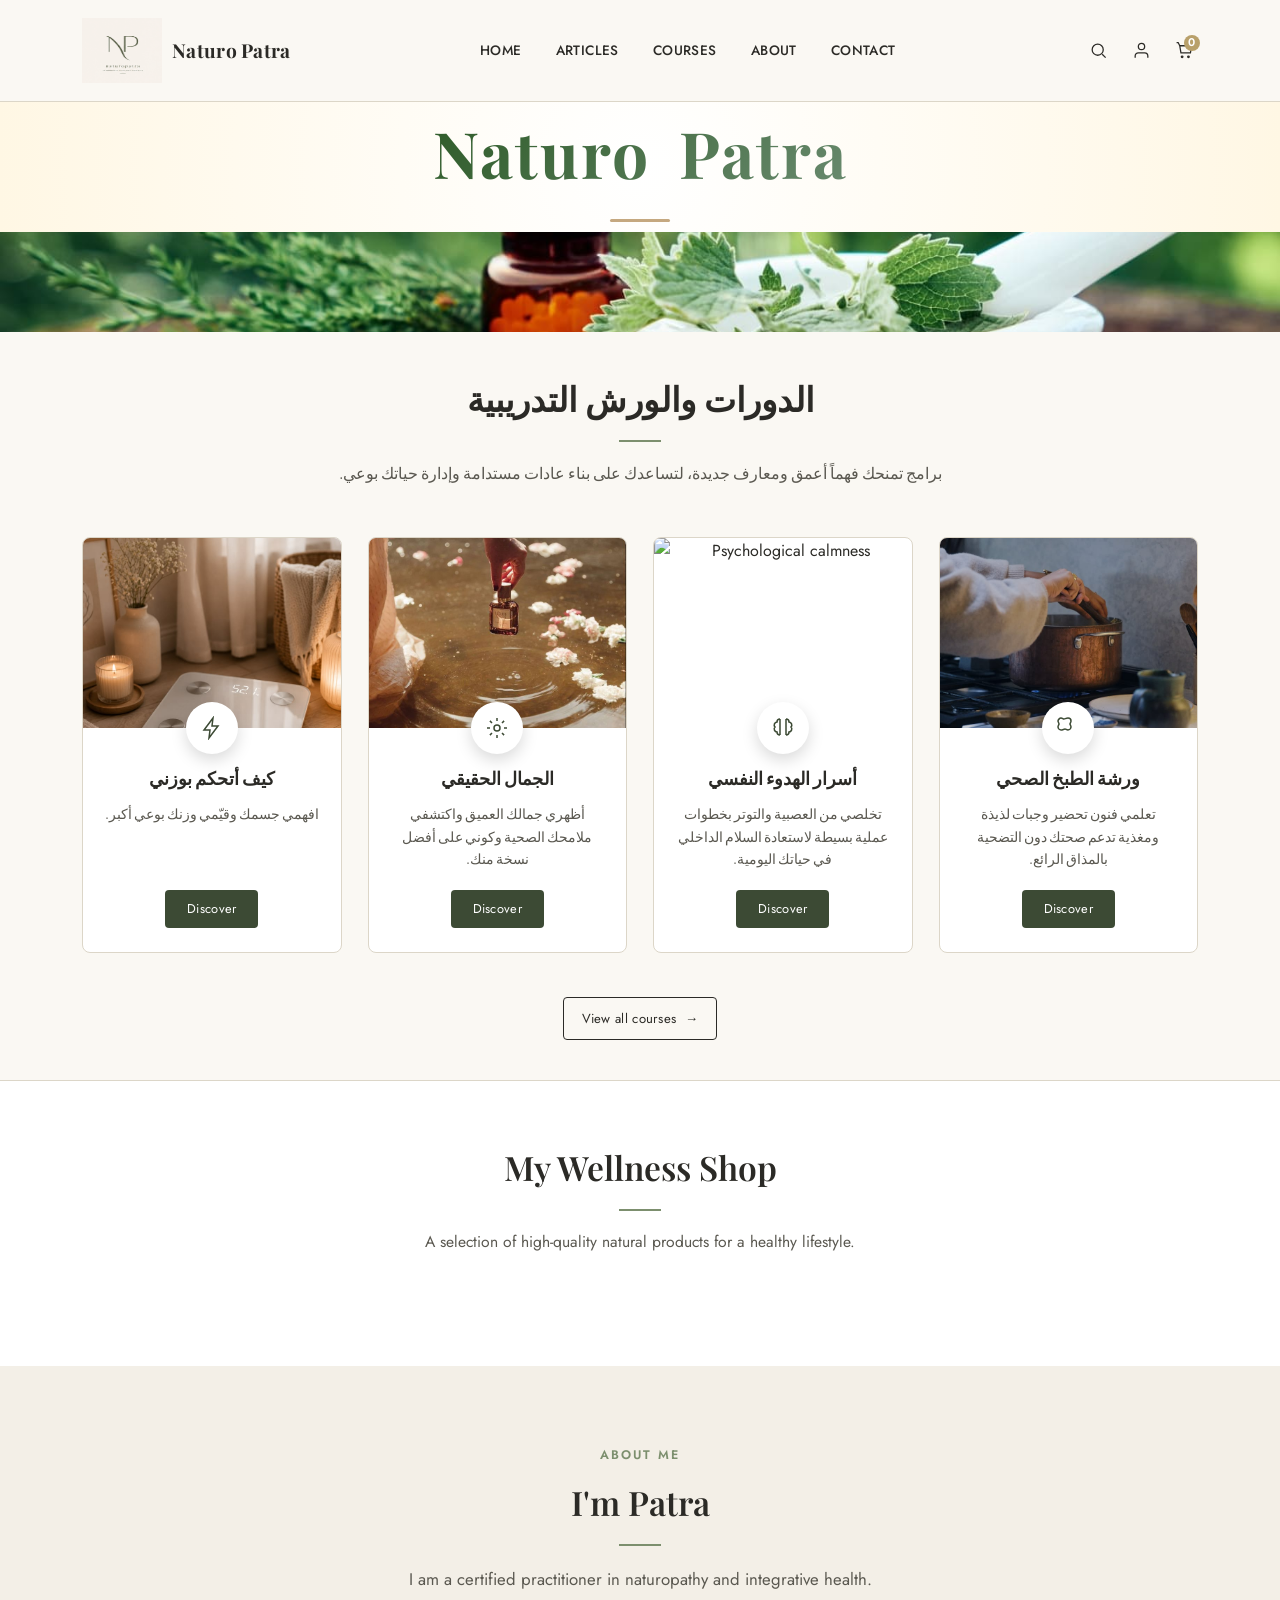
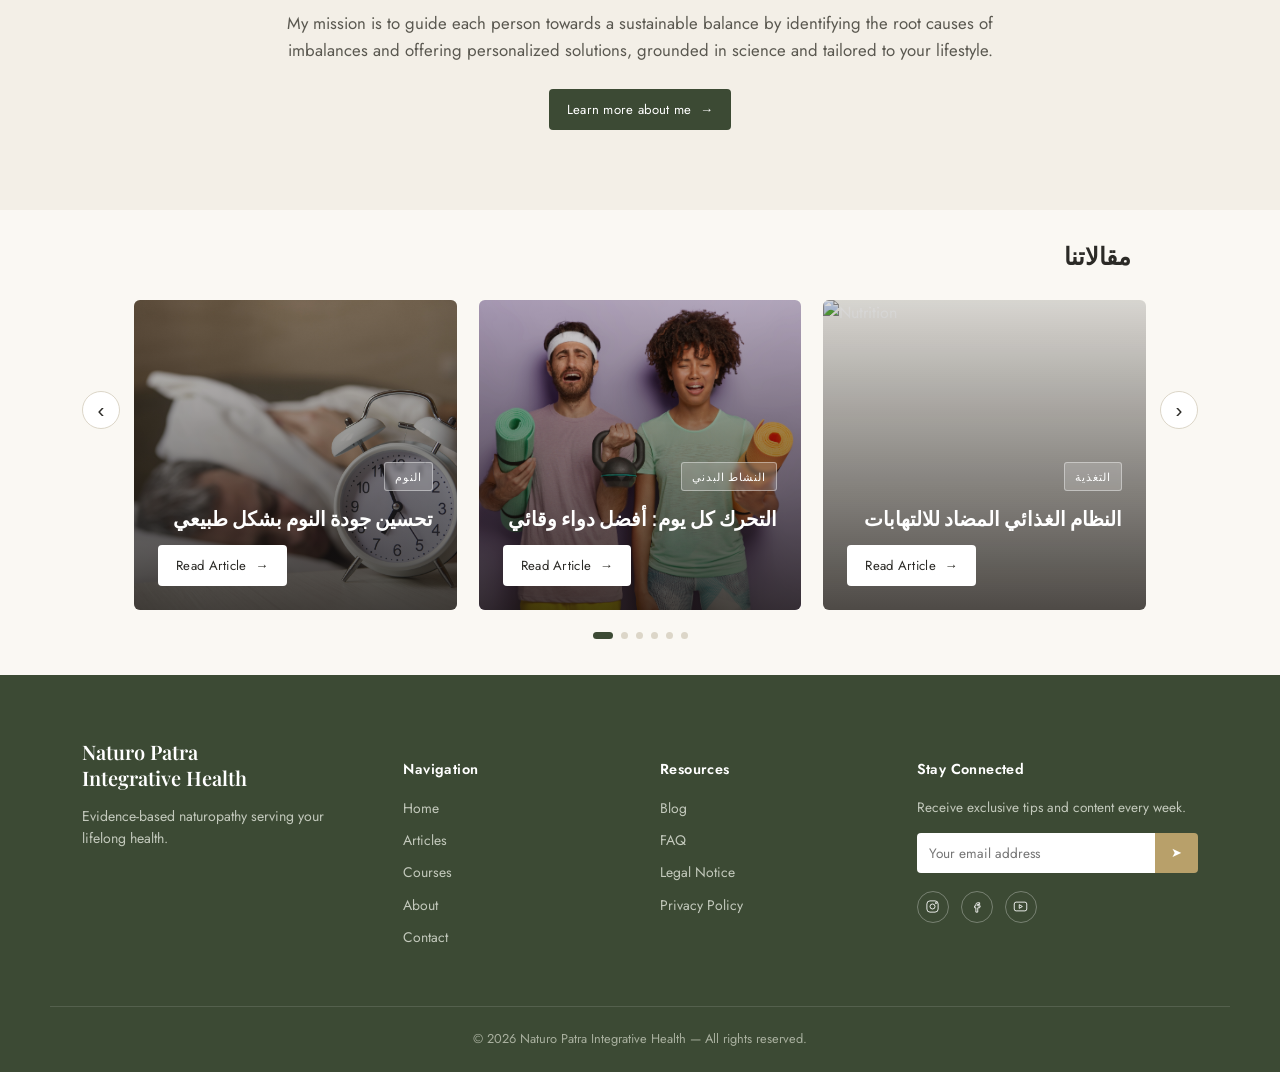
==== index.html @ e4039917 "Change greeting from 'Hello World' to 'Goodbye World'" ====
<!doctype html>
<html lang="en">
  <head>
    <meta charset="UTF-8" />
    <meta name="viewport" content="width=device-width, initial-scale=1.0" />
    <title>Naturo Patra Integrative Health</title>
    <link rel="preconnect" href="https://fonts.googleapis.com" />
    <link
      href="https://fonts.googleapis.com/css2?family=Playfair+Display:wght@500;600;700&family=Jost:wght@300;400;500;600&family=Plus+Jakarta+Sans:wght@300;400;600&display=swap"
      rel="stylesheet"
    />
    <style>
      :root {
        --cream: #faf8f3;
        --cream-2: #f3efe7;
        --ink: #2b2a26;
        --ink-soft: #5a5850;
        --green-deep: #3c4a34;
        --green-mid: #7c8f6e;
        --green-sage: #a9b99a;
        --gold: #b8a06a;
        --line: #dcd6c8;
        --white: #ffffff;
        --font-display: "Playfair Display", Georgia, serif;
        --font-body: "Jost", "Segoe UI", sans-serif;
        --font-arabic: "Plus Jakarta Sans", Tahoma, Arial, sans-serif;
      }

      * { box-sizing: border-box; }
      html { scroll-behavior: smooth; }
      body {
        margin: 0;
        font-family: var(--font-body);
        color: var(--ink);
        background: var(--cream);
        line-height: 1.6;
        direction: ltr;
      }
      .ar-text {
        direction: rtl;
        font-family: var(--font-arabic);
      }
      h1, h2, h3 {
        font-family: var(--font-display);
        color: var(--ink);
        margin: 0;
        font-weight: 600;
      }
      p {
        margin: 0 0 1em 0;
        color: var(--ink-soft);
        font-size: 0.98rem;
      }
      a { color: inherit; text-decoration: none; }
      .container {
        max-width: 1180px;
        margin: 0 auto;
        padding: 0 32px;
      }

      /* ---------- HEADER ---------- */
      .site-header {
        border-bottom: 1px solid var(--line);
        background: var(--cream);
        position: sticky;
        top: 0;
        z-index: 50;
      }
      .header-inner {
        display: flex;
        align-items: center;
        justify-content: space-between;
        padding-top: 18px;
        padding-bottom: 18px;
      }
      .logo-link { text-decoration: none; color: inherit; display: inline-block; }
      .logo {
        display: flex; align-items: center; gap: 10px; font-family: var(--font-display); font-size: 1.2rem; font-weight: 700; letter-spacing: 0.3px;
      }
      .logo-icon { width: 80px; height: 65px; color: var(--green-deep); }
      .main-nav { display: flex; gap: 34px; }
      .main-nav a {
        font-size: 0.85rem; letter-spacing: 0.4px; color: var(--ink); transition: color 0.2s; text-transform: uppercase; font-weight: 500;
      }
      .main-nav a:hover { color: var(--green-deep); }
      .header-icons { display: flex; gap: 16px; }
      .icon-btn {
        background: none; border: none; cursor: pointer; color: var(--ink); padding: 4px; position: relative; display: inline-flex; align-items: center; transition: color 0.2s;
      }
      .icon-btn svg { width: 19px; height: 19px; }
      .cart-badge {
        position: absolute; top: -2px; right: -2px; background: var(--gold); color: var(--white); font-size: 0.7rem; font-weight: 600; width: 16px; height: 16px; border-radius: 50%; display: flex; align-items: center; justify-content: center;
      }

      /* ---------- HERO ---------- */
      .divider { display: inline-block; width: 56px; height: 2px; background: var(--green-mid); }
      .divider.small { width: 42px; margin: 14px 0; }
      .divider.center { margin-left: auto; margin-right: auto; display: block; }

      /* ---------- CAROUSEL ---------- */
      .carousel-section { padding-bottom: 36px; }
      .carousel-wrap { display: flex; align-items: center; gap: 14px; }
      .carousel-arrow {
        flex: 0 0 auto; width: 38px; height: 38px; border-radius: 50%; border: 1px solid var(--line); background: var(--white); font-size: 1.3rem; cursor: pointer; display: flex; align-items: center; justify-content: center; color: var(--ink); transition: background 0.2s; user-select: none; z-index: 5;
      }
      .carousel-arrow:hover { background: var(--cream-2); }
      .carousel-container { flex: 1; overflow: hidden; }
      .carousel-track {
        display: flex; gap: 22px; transition: transform 0.8s cubic-bezier(0.25, 1, 0.35, 1); will-change: transform; backface-visibility: hidden;
      }
      .carousel-card {
        flex: 0 0 calc(33.333% - 14.67px); min-height: 310px; border-radius: 6px; padding: 24px; display: flex; flex-direction: column; justify-content: flex-end; gap: 14px; color: var(--white); overflow: hidden; position: relative;
      }
      .carousel-card::before {
        content: ""; position: absolute; inset: 0; background: linear-gradient(180deg, rgba(20, 16, 12, 0.15) 0%, rgba(20, 16, 12, 0.75) 100%); z-index: 2;
      }
      .carousel-card .card-img { position: absolute; inset: 0; width: 100%; height: 100%; object-fit: cover; z-index: 1; }
      .carousel-card > *:not(.card-img) { position: relative; z-index: 3; }
      .carousel-card h3 { color: var(--white); font-size: 1.25rem; line-height: 1.3; font-weight: 600; text-align: right; }
      .tag {
        align-self: flex-end; background: rgba(255, 255, 255, 0.18); backdrop-filter: blur(2px); border: 1px solid rgba(255, 255, 255, 0.4); font-size: 0.68rem; letter-spacing: 1px; padding: 5px 10px; border-radius: 3px; text-transform: uppercase;
      }
      .btn {
        display: inline-flex; align-items: center; width: fit-content; padding: 10px 18px; border-radius: 4px; font-size: 0.82rem; letter-spacing: 0.3px; transition: transform 0.15s, background 0.2s; border: none; cursor: pointer;
      }
      .btn-light { background: var(--white); color: var(--ink); }
      .btn-light:hover { transform: translateY(-2px); }
      .btn-dark { background: var(--green-deep); color: var(--white); }
      .btn-dark:hover { background: #2d3728; }
      .btn-dark.small { padding: 9px 22px; font-size: 0.8rem; margin: 0 auto; }
      .btn-outline { background: transparent; border: 1px solid var(--ink); color: var(--ink); }
      .dots { display: flex; justify-content: center; gap: 8px; margin-top: 22px; }
      .dot { width: 7px; height: 7px; border-radius: 50%; background: var(--line); cursor: pointer; transition: all 0.3s ease; }
      .dot.active { background: var(--green-deep); width: 20px; border-radius: 4px; }

      /* ---------- ABOUT ---------- */
      .about { background: var(--cream-2); padding: 80px 0; }
      .eyebrow { display: block; font-size: 0.78rem; letter-spacing: 2px; color: var(--green-mid); font-weight: 600; margin-bottom: 10px; }
      .about-text h2 { font-size: 2.1rem; margin-bottom: 2px; }
      .about-text p { margin-top: 18px; }

      /* ---------- COURSES ---------- */
      .protocols { padding: 40px 0; }
      .section-heading { text-align: center; max-width: 650px; margin: 0 auto 50px; }
      .section-heading h2 { font-size: 2.1rem; }
      .section-sub { margin-top: 18px; line-height: 1.7; }
      .protocol-grid { display: grid; grid-template-columns: repeat(4, 1fr); gap: 26px; }
      .protocol-card {
        background: var(--white); border: 1px solid var(--line); border-radius: 8px; overflow: hidden; padding-bottom: 24px; text-align: center; display: flex; flex-direction: column; transition: transform 0.2s, box-shadow 0.2s;
      }
      .protocol-card:hover { transform: translateY(-4px); box-shadow: 0 20px 30px -18px rgba(0, 0, 0, 0.2); }
      .protocol-photo { height: 190px; position: relative; display: flex; align-items: flex-end; justify-content: center; padding-bottom: 0; }
      .protocol-img { position: absolute; inset: 0; width: 100%; height: 100%; object-fit: cover; z-index: 1; }
      .protocol-icon {
        width: 52px; height: 52px; background: var(--white); border-radius: 50%; display: flex; align-items: center; justify-content: center; color: var(--green-deep); transform: translateY(50%); box-shadow: 0 6px 16px rgba(0, 0, 0, 0.15); position: relative; z-index: 2;
      }
      .protocol-icon svg { width: 24px; height: 24px; }
      .protocol-card h3 { font-size: 1.1rem; margin: 38px 16px 12px; line-height: 1.4; font-weight: 600; }
      .protocol-card p { font-size: 0.88rem; margin: 0 20px 20px; flex-grow: 1; }
      .see-all { text-align: center; margin-top: 44px; }

      /* ---------- PRODUCTS ---------- */
      .products-section { padding: 60px 0; background: var(--white); border-top: 1px solid var(--line); }
      .admin-box { background: var(--cream-2); border: 1px dashed var(--gold); border-radius: 8px; padding: 30px; margin-bottom: 40px; }
      .admin-box h2 { font-family: var(--font-display); font-size: 1.6rem; margin-bottom: 20px; color: var(--green-deep); }
      .admin-form { display: grid; grid-template-columns: repeat(auto-fit, minmax(200px, 1fr)) auto; gap: 16px; align-items: end; }
      .admin-form input { padding: 10px 14px; border: 1px solid var(--line); border-radius: 4px; font-family: var(--font-body); font-size: 0.9rem; background: var(--white); outline: none; }
      .admin-form button { background: var(--green-deep); color: var(--white); border: none; padding: 11px 24px; border-radius: 4px; cursor: pointer; font-family: var(--font-body); font-size: 0.9rem; transition: background 0.2s; }
      .admin-form button:hover { background: #2d3728; }
      .product-grid { display: grid; grid-template-columns: repeat(4, 1fr); gap: 26px; }
      .product-card { background: var(--cream); border: 1px solid var(--line); border-radius: 8px; padding: 24px; display: flex; flex-direction: column; justify-content: space-between; transition: transform 0.2s, box-shadow 0.2s; }
      .product-card:hover { transform: translateY(-4px); box-shadow: 0 15px 25px -10px rgba(0, 0, 0, 0.1); }
      .product-card h3 { font-size: 1.2rem; margin-bottom: 8px; font-family: var(--font-display); }
      .product-price { font-size: 1.2rem; font-weight: 600; color: var(--green-deep); margin-bottom: 14px; }
      .hidden { display: none !important; }

      /* ---------- FOOTER ---------- */
      .site-footer { background: var(--green-deep); color: #dfe3da; padding: 64px 0 0; }
      .footer-grid { display: grid; grid-template-columns: 1.3fr 1fr 1fr 1.3fr; gap: 40px; padding-bottom: 48px; border-bottom: 1px solid rgba(255, 255, 255, 0.12); }
      .footer-brand h3 { color: var(--white); font-size: 1.25rem; line-height: 1.3; margin-bottom: 14px; }
      .footer-brand p { color: #c3c9bc; font-size: 0.88rem; }
      .footer-col h4 { color: var(--white); font-family: var(--font-body); font-size: 0.9rem; letter-spacing: 0.4px; margin-bottom: 16px; font-weight: 600; }
      .footer-col a { display: block; font-size: 0.87rem; color: #c3c9bc; margin-bottom: 10px; transition: color 0.2s; }
      .footer-col a:hover { color: var(--white); }
      .newsletter p { color: #c3c9bc; font-size: 0.85rem; }
      .newsletter-form { display: flex; margin: 14px 0 18px; border-radius: 4px; overflow: hidden; }
      .newsletter-form input { flex: 1; padding: 10px 12px; border: none; font-family: var(--font-body); font-size: 0.85rem; }
      .newsletter-form button { background: var(--gold); border: none; color: var(--white); padding: 0 16px; cursor: pointer; }
      .social-icons { display: flex; gap: 12px; }
      .social-icons a { width: 32px; height: 32px; border: 1px solid rgba(255, 255, 255, 0.3); border-radius: 50%; display: flex; align-items: center; justify-content: center; }
      .social-icons svg { width: 15px; height: 15px; color: var(--white); }
      .footer-bottom { text-align: center; font-size: 0.8rem; color: #a9b09f; padding: 22px 0; }

      @media (max-width: 960px) {
        .main-nav { display: none; }
        .carousel-card { flex: 0 0 calc(50% - 11px); }
        .about-inner { grid-template-columns: 1fr; gap: 36px; }
        .protocol-grid, .product-grid, .footer-grid { grid-template-columns: repeat(2, 1fr); }
      }
      @media (max-width: 560px) {
        .protocol-grid, .product-grid, .admin-form, .footer-grid { grid-template-columns: 1fr; }
        .carousel-arrow { display: none; }
      }

      .naturopatra-section { display: flex; flex-direction: column; align-items: center; justify-content: center; text-align: center; padding: 0px 20px; background: radial-gradient(circle, #ffffff 0%, #fff7e4 100%); }
      .naturopatra-title {
        font-family: "Playfair Display", serif; font-size: 4rem; font-weight: 700; letter-spacing: 2px; background: linear-gradient(135deg, #2d5a27 0%, #6e8e74 100%); -webkit-background-clip: text; -webkit-text-fill-color: transparent; margin: 0; padding-bottom: 10px; word-spacing: 12px;
      }
      .naturopatra-title::after { content: ""; display: block; width: 60px; height: 3px; background-color: #c5a880; margin: 15px auto 0 auto; border-radius: 2px; }
      .banner { width: 100%; height: 100px; overflow: hidden; }
      .banner img { width: 100%; height: 100%; object-fit: cover; display: block; }
    </style>
  </head>
  <body>
    <!-- HEADER -->
    <header class="site-header">
      <div class="container header-inner">
        <a href="/" class="logo-link">
          <span class="logo">
            <img src="images/logo.png" alt="Naturo Patra Logo" class="logo-icon" />
            Naturo Patra
          </span>
        </a>
        <nav class="main-nav">
          <a href="index.html">Home</a>
          <a href="pages/articles.html">Articles</a>
          <a href="pages/courses.html">Courses</a>
          <a href="pages/about.html">About</a>
          <a href="pages/contact.html">Contact</a>
        </nav>
        <div class="header-icons">
          <button aria-label="Search" class="icon-btn">
            <svg viewBox="0 0 24 24" fill="none" stroke="currentColor" stroke-width="1.6"><circle cx="11" cy="11" r="7" /><line x1="21" y1="21" x2="16.65" y2="16.65" /></svg>
          </button>
          <a href="pages/account.html" aria-label="Account" class="icon-btn">
            <svg viewBox="0 0 24 24" fill="none" stroke="currentColor" stroke-width="1.6"><path d="M20 21v-2a4 4 0 00-4-4H8a4 4 0 00-4 4v2" /><circle cx="12" cy="7" r="4" /></svg>
          </a>
          <a href="pages/shop.html" aria-label="Cart" class="icon-btn">
            <svg viewBox="0 0 24 24" fill="none" stroke="currentColor" stroke-width="1.6"><path d="M6 6h15l-1.5 9h-12z" /><path d="M6 6L4 2H2" /><circle cx="9" cy="20" r="1" /><circle cx="17" cy="20" r="1" /></svg>
            <span class="cart-badge" id="cart-count">0</span>
          </a>
        </div>
      </div>
    </header>

    <section class="naturopatra-section">
      <h1 class="naturopatra-title">Naturo Patra</h1>
    </section>

    <section class="banner">
      <img src="images/barre.jpeg" alt="Banner" />
    </section>

    <!-- COURSES (ARABIC CONTENT) -->
    <section class="protocols">
      <div class="container">
        <div class="section-heading ar-text">
          <h2>الدورات والورش التدريبية</h2>
          <span class="divider small center"></span>
          <p class="section-sub">
            برامج تمنحك فهماً أعمق ومعارف جديدة، لتساعدك على بناء عادات مستدامة وإدارة حياتك بوعي.
          </p>
        </div>

        <div class="protocol-grid">
          <!-- COURSE 1: Weight Control -->
          <div class="protocol-card">
            <div class="protocol-photo">
              <img src="images/weight.jpg" alt="Weight Control Setup" class="protocol-img" />
              <span class="protocol-icon"><svg viewBox="0 0 24 24" fill="none" stroke="currentColor" stroke-width="1.5"><path d="M13 2L4 14h6l-1 8 9-12h-6l1-8z" /></svg></span>
            </div>
            <h3 class="ar-text">كيف أتحكم بوزني</h3>
            <p class="ar-text">افهمي جسمك وقيّمي وزنك بوعي أكبر.</p>
            <a href="pages/weight-course.html" class="btn btn-dark small">Discover</a>
          </div>

          <!-- COURSE 2: Beauty & Health -->
          <div class="protocol-card">
            <div class="protocol-photo">
              <img src="images/beauty.jpg" alt="Beauty and Health" class="protocol-img" />
              <span class="protocol-icon"><svg viewBox="0 0 24 24" fill="none" stroke="currentColor" stroke-width="1.5"><circle cx="12" cy="12" r="3" /><path d="M12 2v3M12 19v3M2 12h3M19 12h3M4.9 4.9l2.1 2.1M17 17l2.1 2.1M19.1 4.9L17 7M7 17l-2.1 2.1" /></svg></span>
            </div>
            <h3 class="ar-text">الجمال الحقيقي</h3>
            <p class="ar-text">أظهري جمالك العميق واكتشفي ملامحك الصحية وكوني على أفضل نسخة منك.</p>
            <a href="pages/beauty-course.html" class="btn btn-dark small">Discover</a>
          </div>

          <!-- COURSE 3: Psychological Calmness -->
          <div class="protocol-card">
            <div class="protocol-photo">
              <img src="https://images.unsplash.com/photo-1448375240586-882707db888b?w=600&q=80" alt="Psychological calmness" class="protocol-img" />
              <span class="protocol-icon"><svg viewBox="0 0 24 24" fill="none" stroke="currentColor" stroke-width="1.5"><path d="M9 3a3 3 0 00-3 3 3 3 0 00-2 5 3 3 0 002 5 3 3 0 003 3M15 3a3 3 0 013 3 3 3 0 012 5 3 3 0 01-2 5 3 3 0 01-3 3M9 3v16M15 3v16" /></svg></span>
            </div>
            <h3 class="ar-text">أسرار الهدوء النفسي</h3>
            <p class="ar-text">تخلصي من العصبية والتوتر بخطوات عملية بسيطة لاستعادة السلام الداخلي في حياتك اليومية.</p>
            <a href="pages/calmness-course.html" class="btn btn-dark small">Discover</a>
          </div>

          <!-- COURSE 4: Healthy Cooking -->
          <div class="protocol-card">
            <div class="protocol-photo">
              <img src="images/cooking.jpg" alt="Healthy cooking workshop" class="protocol-img" />
              <span class="protocol-icon"><svg viewBox="0 0 24 24" fill="none" stroke="currentColor" stroke-width="1.5"><path d="M12 2c2 0 3 1.5 3 3s-1 2-1 3 1 1.5 1 3-1.5 3-3 3-2-1-3-1-2.5 1-4 1-3-1.5-3-3 1-2 1-3-1-2-1-3 1.5-3 3-3 2 1 3 1 2-1 4-1z" /></svg></span>
            </div>
            <h3 class="ar-text">ورشة الطبخ الصحي</h3>
            <p class="ar-text">تعلمي فنون تحضير وجبات لذيذة ومغذية تدعم صحتك دون التضحية بالمذاق الرائع.</p>
            <a href="pages/cooking-workshop.html" class="btn btn-dark small">Discover</a>
          </div>
        </div>

        <div class="see-all">
          <a href="pages/courses.html" class="btn btn-outline">View all courses &nbsp;→</a>
        </div>
      </div>
    </section>

    <!-- SHOP & ADMIN -->
    <section class="products-section">
      <div class="container">
        <div id="admin-panel" class="admin-box hidden">
          <h2>🛠️ Admin Dashboard</h2>
          <form id="form-produit" class="admin-form">
            <div style="display: flex; flex-direction: column; gap: 4px">
              <label style="font-size: 0.8rem; font-weight: 500">Product Name :</label>
              <input type="text" id="p-nom" placeholder="Ex: Essential Oil" required />
            </div>
            <div style="display: flex; flex-direction: column; gap: 4px">
              <label style="font-size: 0.8rem; font-weight: 500">Description :</label>
              <input type="text" id="p-desc" placeholder="Ex: Organic and relaxing..." />
            </div>
            <div style="display: flex; flex-direction: column; gap: 4px">
              <label style="font-size: 0.8rem; font-weight: 500">Price (€) :</label>
              <input type="number" id="p-prix" placeholder="Ex: 14.90" step="0.01" required />
            </div>
            <button type="submit">Add Product</button>
          </form>
        </div>

        <div class="section-heading">
          <h2>My Wellness Shop</h2>
          <span class="divider small center"></span>
          <p class="section-sub">A selection of high-quality natural products for a healthy lifestyle.</p>
        </div>
        <div id="liste-produits" class="product-grid"></div>
      </div>
    </section>

    <!-- ABOUT ME -->
    <section class="about">
      <div class="container" style="max-width: 800px; text-align: center;">
        <div class="about-text">
          <span class="eyebrow">ABOUT ME</span>
          <h2>I'm Patra</h2>
          <span class="divider small center"></span>
          <p style="font-size: 1.05rem; margin-top: 20px;">I am a certified practitioner in naturopathy and integrative health.</p>
          <p style="font-size: 1.05rem;">My mission is to guide each person towards a sustainable balance by identifying the root causes of imbalances and offering personalized solutions, grounded in science and tailored to your lifestyle.</p>
          <div style="margin-top: 25px;">
            <a href="pages/about.html" class="btn btn-dark">Learn more about me &nbsp;→</a>
          </div>
        </div>
      </div>
    </section>
    
    <!-- CAROUSEL / ARTICLES -->
    <section class="carousel-section">
      <div class="container carousel-wrap">
        <button class="carousel-arrow prev" aria-label="Previous">&#8249;</button>
        <div class="carousel-container">
          <br /><h2 class="ar-text" style="text-align: right; padding-right: 15px;">مقالاتنا</h2><br />
          <div class="carousel-track">
            <article class="carousel-card">
              <img src="images/sommeil.jpg" alt="Quality Sleep" class="card-img" />
              <span class="tag ar-text">النوم</span>
              <h3 class="ar-text">تحسين جودة النوم بشكل طبيعي</h3>
              <a href="pages/articles.html" class="btn btn-light">Read Article &nbsp;→</a>
            </article>
            <article class="carousel-card">
              <img src="images/activite-physique.jpg" alt="Physical Activity" class="card-img" />
              <span class="tag ar-text">النشاط البدني</span>
              <h3 class="ar-text">التحرك كل يوم: أفضل دواء وقائي</h3>
              <a href="pages/articles.html" class="btn btn-light">Read Article &nbsp;→</a>
            </article>
            <article class="carousel-card">
              <img src="images/nutrition.jpg" alt="Nutrition" class="card-img" />
              <span class="tag ar-text">التغذية</span>
              <h3 class="ar-text">النظام الغذائي المضاد للالتهابات</h3>
              <a href="pages/articles.html" class="btn btn-light">Read Article &nbsp;→</a>
            </article>
            <article class="carousel-card">
              <img src="images/stress.jpg" alt="Stress Management" class="card-img" />
              <span class="tag ar-text">التوتر والصفاء</span>
              <h3 class="ar-text">تهدئة الجهاز العصبي يوميًا</h3>
              <a href="pages/articles.html" class="btn btn-light">Read Article &nbsp;→</a>
            </article>
            <article class="carousel-card">
              <img src="images/microbiote.jpg" alt="Microbiome" class="card-img" />
              <span class="tag ar-text">صحة الأمعاء</span>
              <h3 class="ar-text">الميكروبيوم: الركيزة الأساسية</h3>
              <a href="pages/articles.html" class="btn btn-light">Read Article &nbsp;→</a>
            </article>
            <article class="carousel-card">
              <img src="images/phytotherapie.jpg" alt="Phytotherapy" class="card-img" />
              <span class="tag ar-text">العلاج بالنباتات</span>
              <h3 class="ar-text">النباتات المتكيفة ضد التعب</h3>
              <a href="pages/articles.html" class="btn btn-light">Read Article &nbsp;→</a>
            </article>
          </div>
        </div>
        <button class="carousel-arrow next" aria-label="Next">&#8250;</button>
      </div>
      <div class="dots"><span class="dot active"></span><span class="dot"></span><span class="dot"></span><span class="dot"></span><span class="dot"></span><span class="dot"></span></div>
    </section>

    <!-- FOOTER -->
    <footer class="site-footer">
      <div class="container footer-grid">
        <div class="footer-brand">
          <h3>Naturo Patra<br />Integrative Health</h3>
          <p>Evidence-based naturopathy serving your lifelong health.</p>
        </div>
        <div class="footer-col">
          <h4>Navigation</h4>
          <a href="index.html">Home</a>
          <a href="pages/articles.html">Articles</a>
          <a href="pages/courses.html">Courses</a>
          <a href="pages/about.html">About</a>
          <a href="pages/contact.html">Contact</a>
        </div>
        <div class="footer-col">
          <h4>Resources</h4>
          <a href="#">Blog</a>
          <a href="#">FAQ</a>
          <a href="#">Legal Notice</a>
          <a href="#">Privacy Policy</a>
        </div>
        <div class="footer-col newsletter">
          <h4>Stay Connected</h4>
          <p>Receive exclusive tips and content every week.</p>
          <form class="newsletter-form">
            <input type="email" placeholder="Your email address" required />
            <button type="submit" aria-label="Subscribe">➤</button>
          </form>
          <div class="social-icons">
            <a href="#" aria-label="Instagram"><svg viewBox="0 0 24 24" fill="none" stroke="currentColor" stroke-width="1.4"><rect x="3" y="3" width="18" height="18" rx="5" /><circle cx="12" cy="12" r="4" /><circle cx="17.5" cy="6.5" r="1" /></svg></a>
            <a href="#" aria-label="Facebook"><svg viewBox="0 0 24 24" fill="none" stroke="currentColor" stroke-width="1.4"><path d="M14 9h3V6h-3a3 3 0 00-3 3v2H9v3h2v7h3v-7h3l1-3h-4v-2a1 1 0 011-1z" /></svg></a>
            <a href="#" aria-label="YouTube"><svg viewBox="0 0 24 24" fill="none" stroke="currentColor" stroke-width="1.4"><rect x="2" y="5" width="20" height="14" rx="3" /><path d="M10 9l5 3-5 3z" /></svg></a>
          </div>
        </div>
      </div>
      <div class="footer-bottom">© 2026 Naturo Patra Integrative Health — All rights reserved.</div>
    </footer>
  </body>
</html>
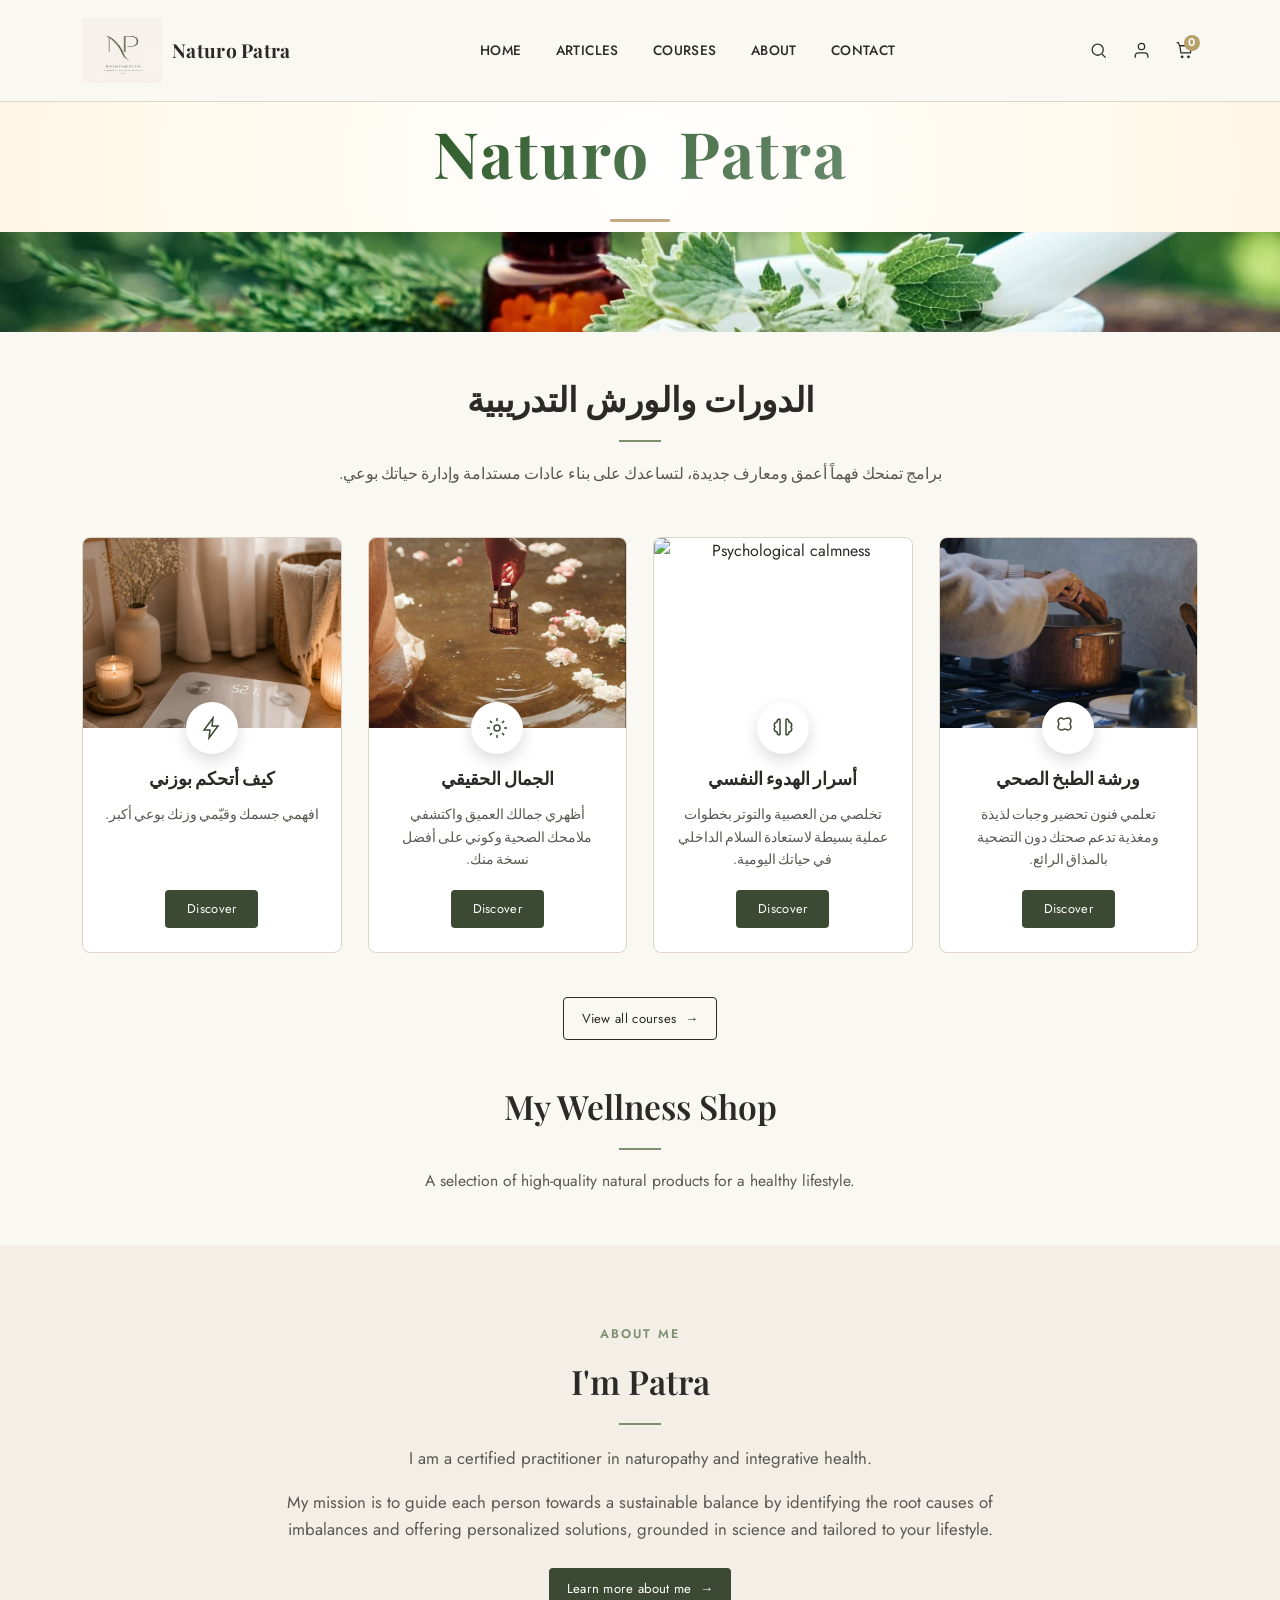
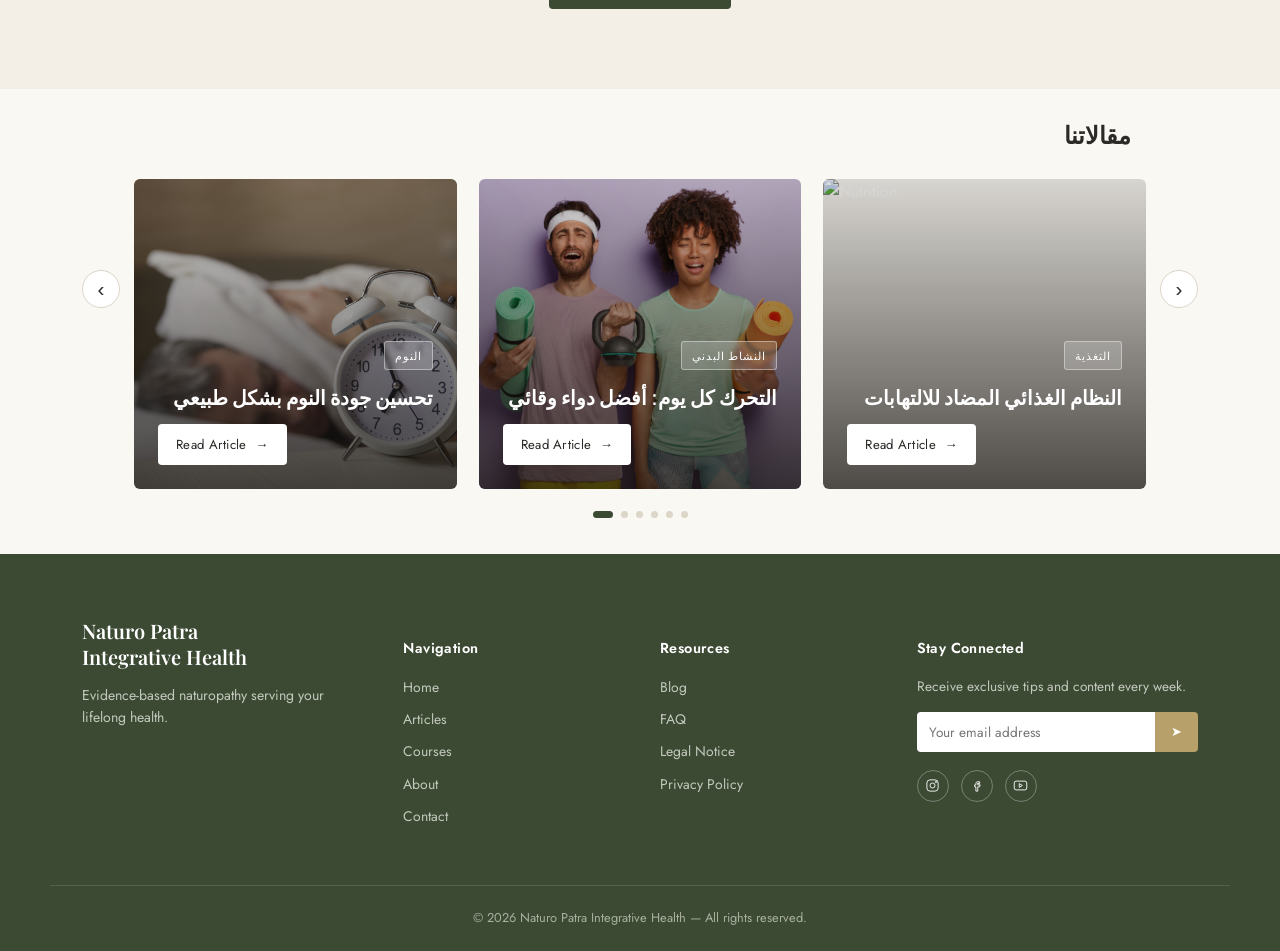
==== commit 768cc658: "Update print statement from 'Hello' to 'Goodbye'" ====
--- a/index.html
+++ b/index.html
@@ -314,27 +314,7 @@
       </div>
     </section>
 
-    <!-- SHOP & ADMIN -->
-    <section class="products-section">
-      <div class="container">
-        <div id="admin-panel" class="admin-box hidden">
-          <h2>🛠️ Admin Dashboard</h2>
-          <form id="form-produit" class="admin-form">
-            <div style="display: flex; flex-direction: column; gap: 4px">
-              <label style="font-size: 0.8rem; font-weight: 500">Product Name :</label>
-              <input type="text" id="p-nom" placeholder="Ex: Essential Oil" required />
-            </div>
-            <div style="display: flex; flex-direction: column; gap: 4px">
-              <label style="font-size: 0.8rem; font-weight: 500">Description :</label>
-              <input type="text" id="p-desc" placeholder="Ex: Organic and relaxing..." />
-            </div>
-            <div style="display: flex; flex-direction: column; gap: 4px">
-              <label style="font-size: 0.8rem; font-weight: 500">Price (€) :</label>
-              <input type="number" id="p-prix" placeholder="Ex: 14.90" step="0.01" required />
-            </div>
-            <button type="submit">Add Product</button>
-          </form>
-        </div>
+    
 
         <div class="section-heading">
           <h2>My Wellness Shop</h2>
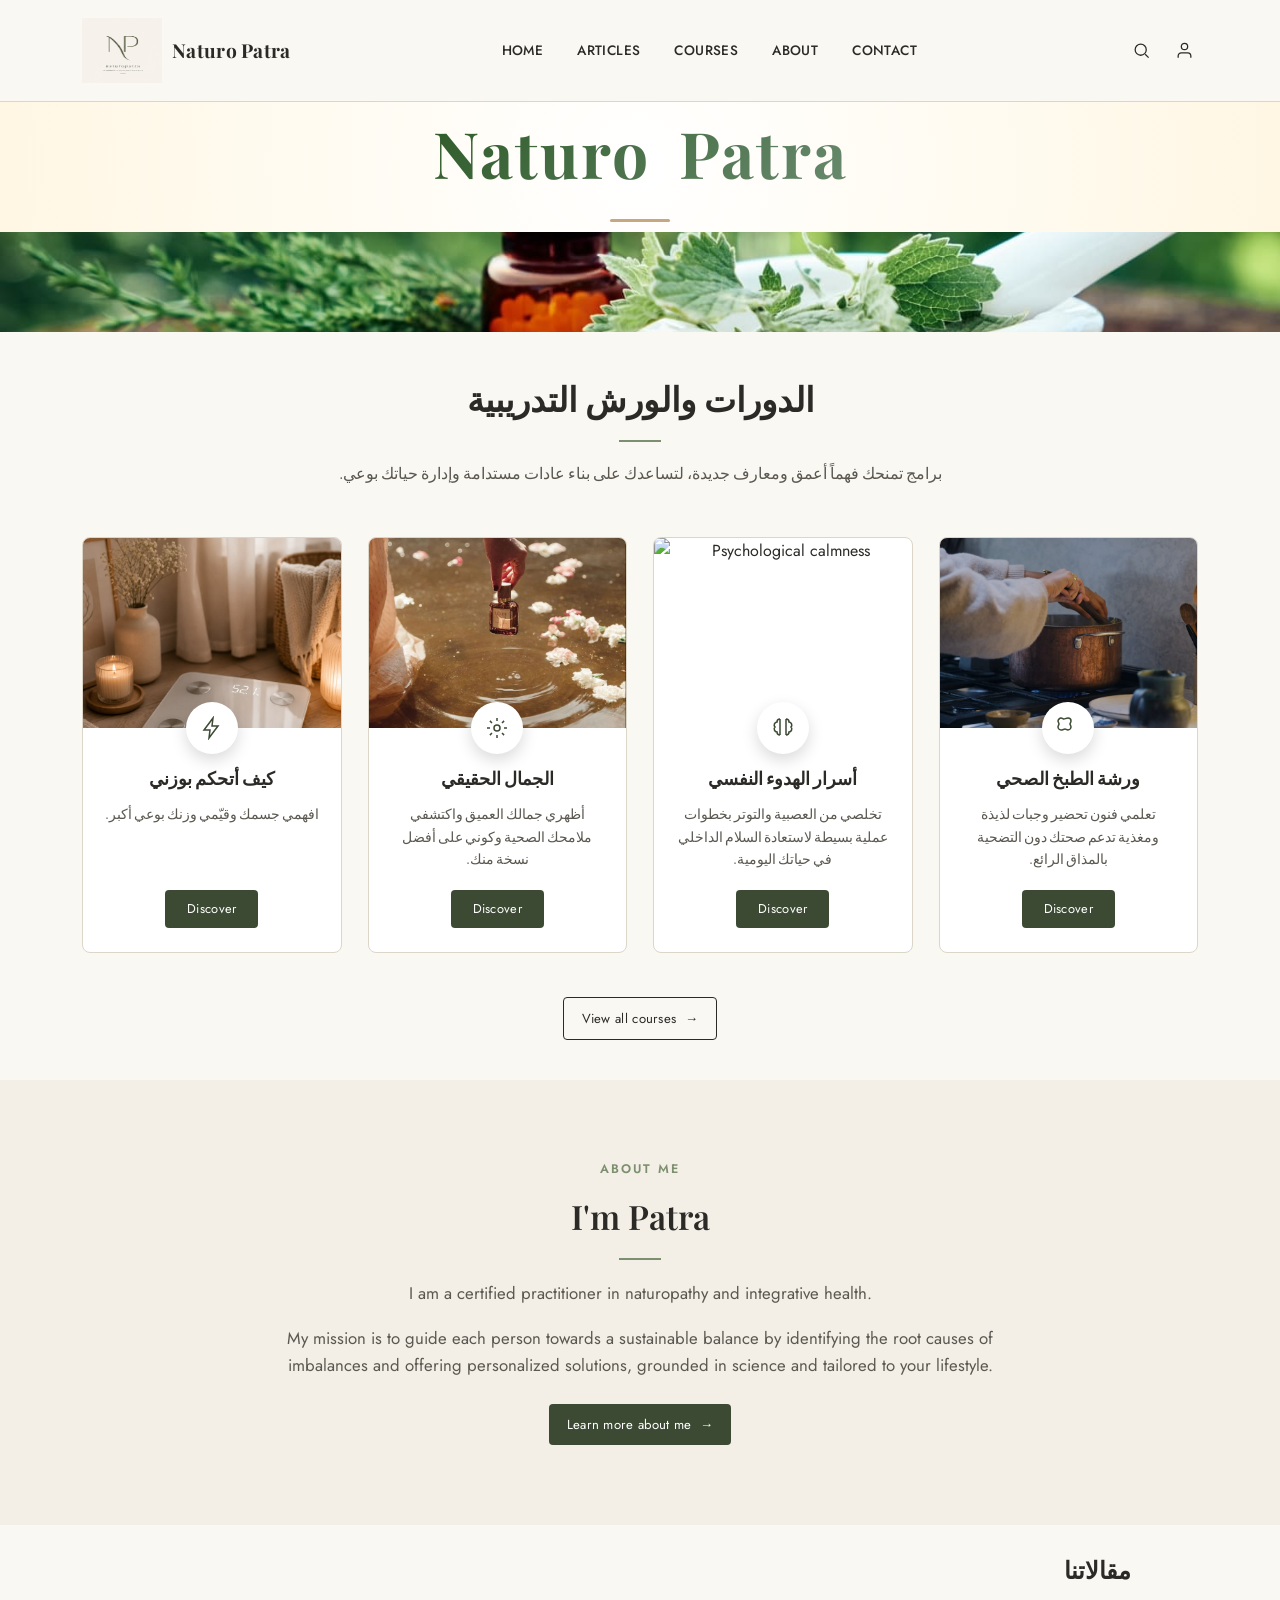
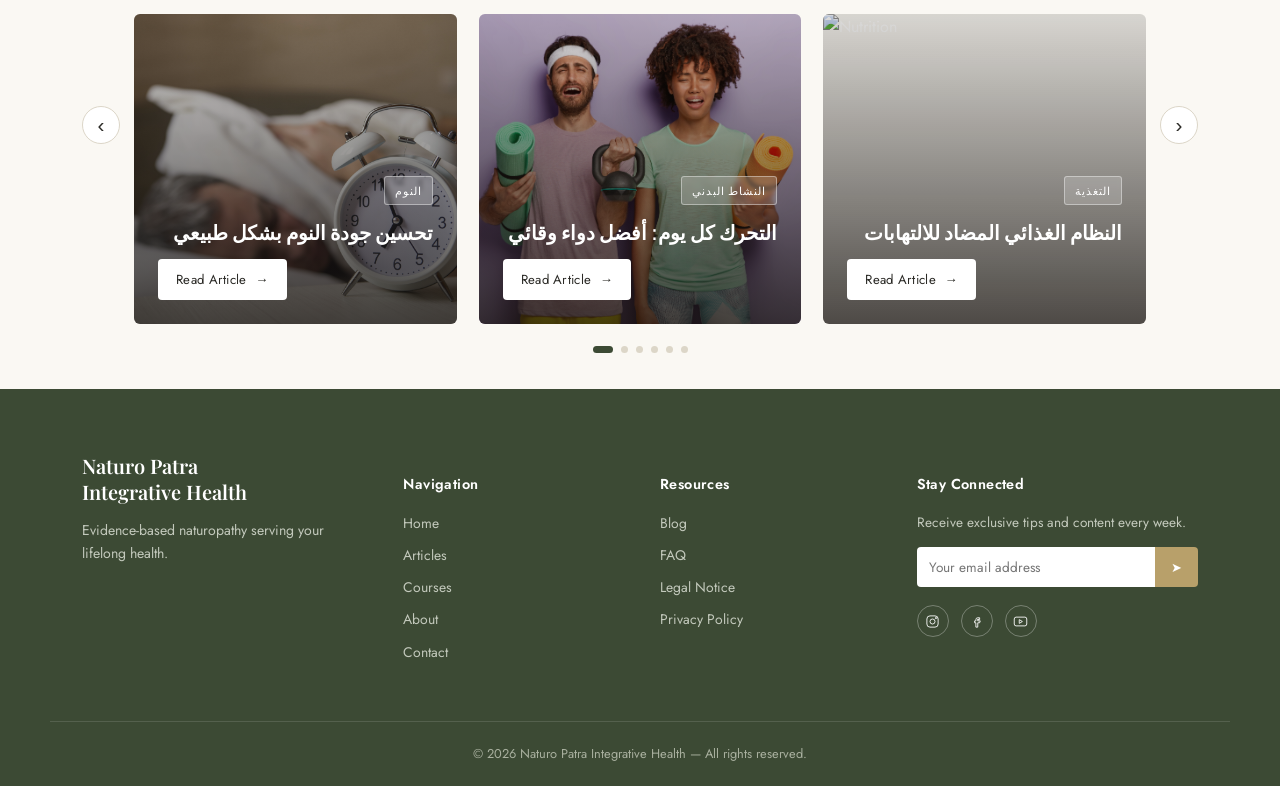
==== commit d7b638a7: "Update print statement from 'Hello' to 'Goodbye'" ====
--- a/index.html
+++ b/index.html
@@ -88,9 +88,6 @@
         background: none; border: none; cursor: pointer; color: var(--ink); padding: 4px; position: relative; display: inline-flex; align-items: center; transition: color 0.2s;
       }
       .icon-btn svg { width: 19px; height: 19px; }
-      .cart-badge {
-        position: absolute; top: -2px; right: -2px; background: var(--gold); color: var(--white); font-size: 0.7rem; font-weight: 600; width: 16px; height: 16px; border-radius: 50%; display: flex; align-items: center; justify-content: center;
-      }
 
       /* ---------- HERO ---------- */
       .divider { display: inline-block; width: 56px; height: 2px; background: var(--green-mid); }
@@ -158,21 +155,6 @@
       .protocol-card h3 { font-size: 1.1rem; margin: 38px 16px 12px; line-height: 1.4; font-weight: 600; }
       .protocol-card p { font-size: 0.88rem; margin: 0 20px 20px; flex-grow: 1; }
       .see-all { text-align: center; margin-top: 44px; }
-
-      /* ---------- PRODUCTS ---------- */
-      .products-section { padding: 60px 0; background: var(--white); border-top: 1px solid var(--line); }
-      .admin-box { background: var(--cream-2); border: 1px dashed var(--gold); border-radius: 8px; padding: 30px; margin-bottom: 40px; }
-      .admin-box h2 { font-family: var(--font-display); font-size: 1.6rem; margin-bottom: 20px; color: var(--green-deep); }
-      .admin-form { display: grid; grid-template-columns: repeat(auto-fit, minmax(200px, 1fr)) auto; gap: 16px; align-items: end; }
-      .admin-form input { padding: 10px 14px; border: 1px solid var(--line); border-radius: 4px; font-family: var(--font-body); font-size: 0.9rem; background: var(--white); outline: none; }
-      .admin-form button { background: var(--green-deep); color: var(--white); border: none; padding: 11px 24px; border-radius: 4px; cursor: pointer; font-family: var(--font-body); font-size: 0.9rem; transition: background 0.2s; }
-      .admin-form button:hover { background: #2d3728; }
-      .product-grid { display: grid; grid-template-columns: repeat(4, 1fr); gap: 26px; }
-      .product-card { background: var(--cream); border: 1px solid var(--line); border-radius: 8px; padding: 24px; display: flex; flex-direction: column; justify-content: space-between; transition: transform 0.2s, box-shadow 0.2s; }
-      .product-card:hover { transform: translateY(-4px); box-shadow: 0 15px 25px -10px rgba(0, 0, 0, 0.1); }
-      .product-card h3 { font-size: 1.2rem; margin-bottom: 8px; font-family: var(--font-display); }
-      .product-price { font-size: 1.2rem; font-weight: 600; color: var(--green-deep); margin-bottom: 14px; }
-      .hidden { display: none !important; }
 
       /* ---------- FOOTER ---------- */
       .site-footer { background: var(--green-deep); color: #dfe3da; padding: 64px 0 0; }
@@ -195,10 +177,10 @@
         .main-nav { display: none; }
         .carousel-card { flex: 0 0 calc(50% - 11px); }
         .about-inner { grid-template-columns: 1fr; gap: 36px; }
-        .protocol-grid, .product-grid, .footer-grid { grid-template-columns: repeat(2, 1fr); }
+        .protocol-grid, .footer-grid { grid-template-columns: repeat(2, 1fr); }
       }
       @media (max-width: 560px) {
-        .protocol-grid, .product-grid, .admin-form, .footer-grid { grid-template-columns: 1fr; }
+        .protocol-grid, .footer-grid { grid-template-columns: 1fr; }
         .carousel-arrow { display: none; }
       }
 
@@ -235,10 +217,6 @@
           <a href="pages/account.html" aria-label="Account" class="icon-btn">
             <svg viewBox="0 0 24 24" fill="none" stroke="currentColor" stroke-width="1.6"><path d="M20 21v-2a4 4 0 00-4-4H8a4 4 0 00-4 4v2" /><circle cx="12" cy="7" r="4" /></svg>
           </a>
-          <a href="pages/shop.html" aria-label="Cart" class="icon-btn">
-            <svg viewBox="0 0 24 24" fill="none" stroke="currentColor" stroke-width="1.6"><path d="M6 6h15l-1.5 9h-12z" /><path d="M6 6L4 2H2" /><circle cx="9" cy="20" r="1" /><circle cx="17" cy="20" r="1" /></svg>
-            <span class="cart-badge" id="cart-count">0</span>
-          </a>
         </div>
       </div>
     </header>
@@ -311,17 +289,6 @@
         <div class="see-all">
           <a href="pages/courses.html" class="btn btn-outline">View all courses &nbsp;→</a>
         </div>
-      </div>
-    </section>
-
-    
-
-        <div class="section-heading">
-          <h2>My Wellness Shop</h2>
-          <span class="divider small center"></span>
-          <p class="section-sub">A selection of high-quality natural products for a healthy lifestyle.</p>
-        </div>
-        <div id="liste-produits" class="product-grid"></div>
       </div>
     </section>
 
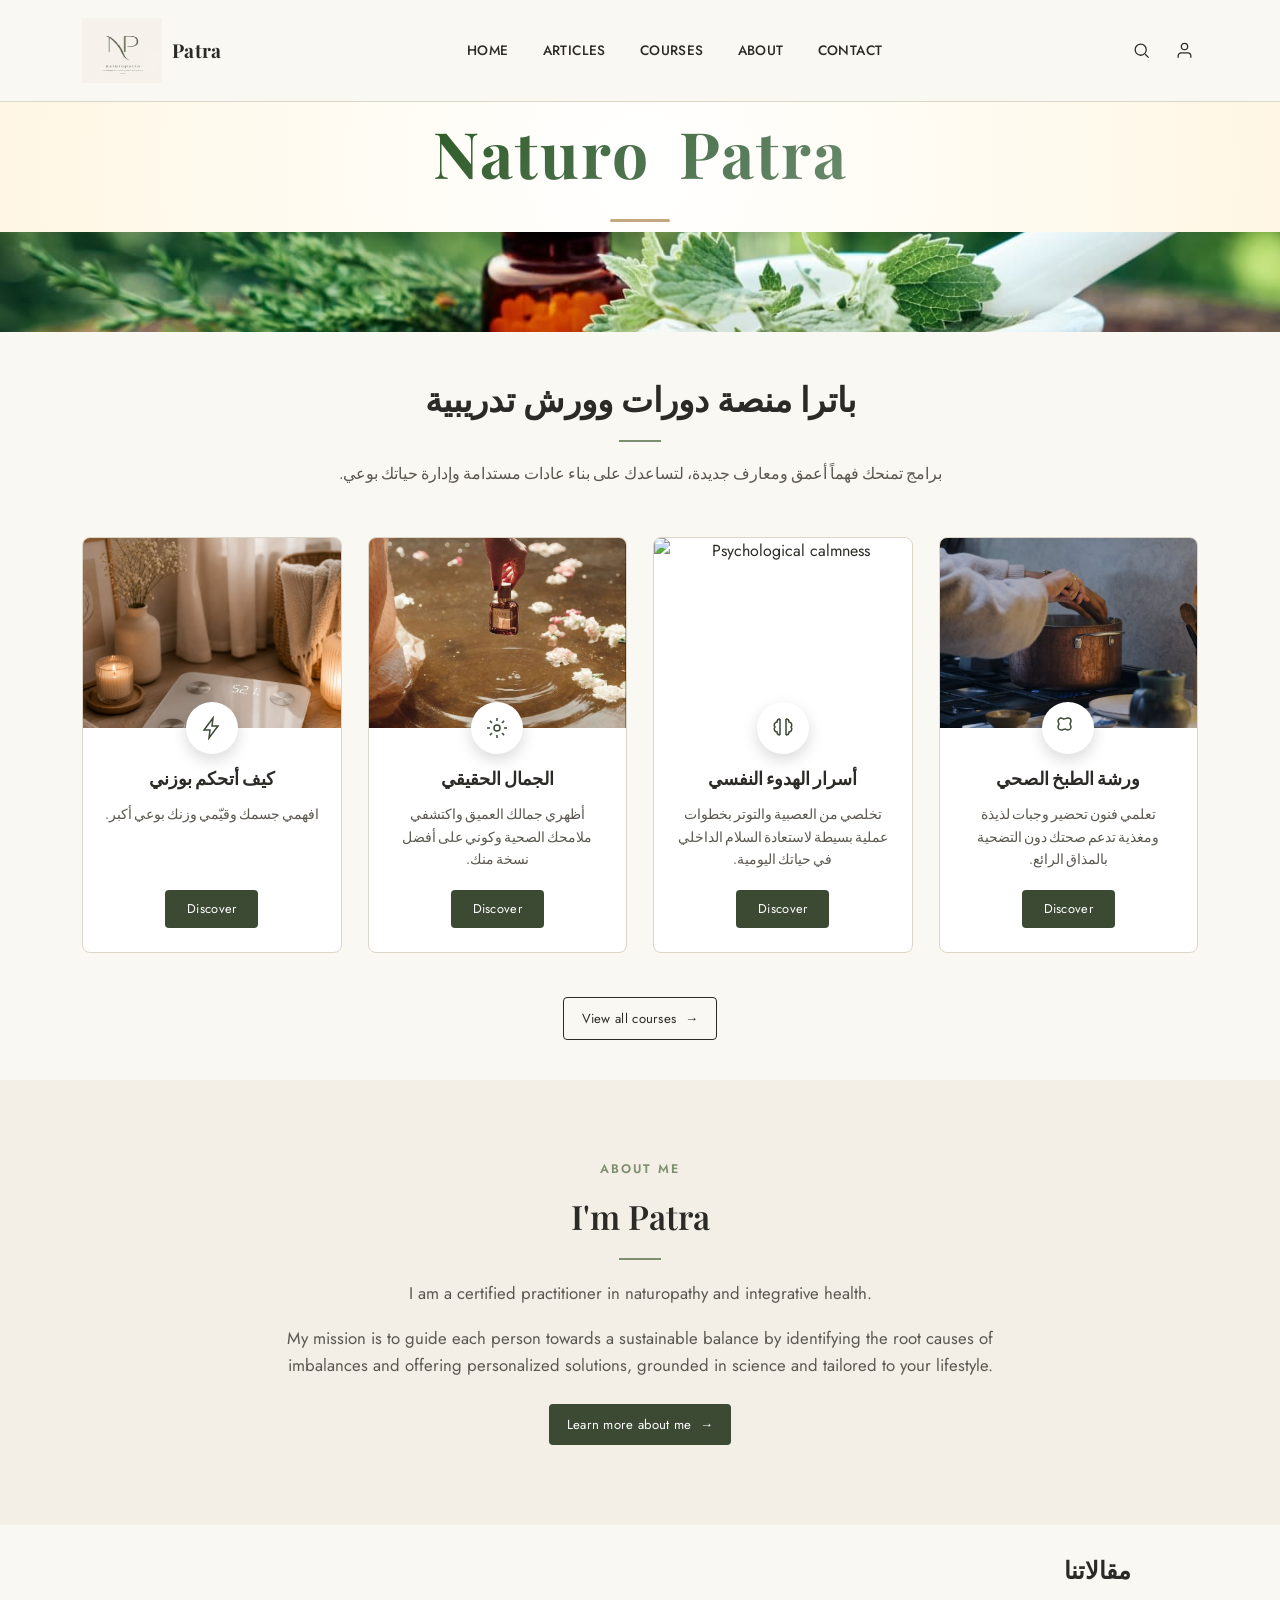
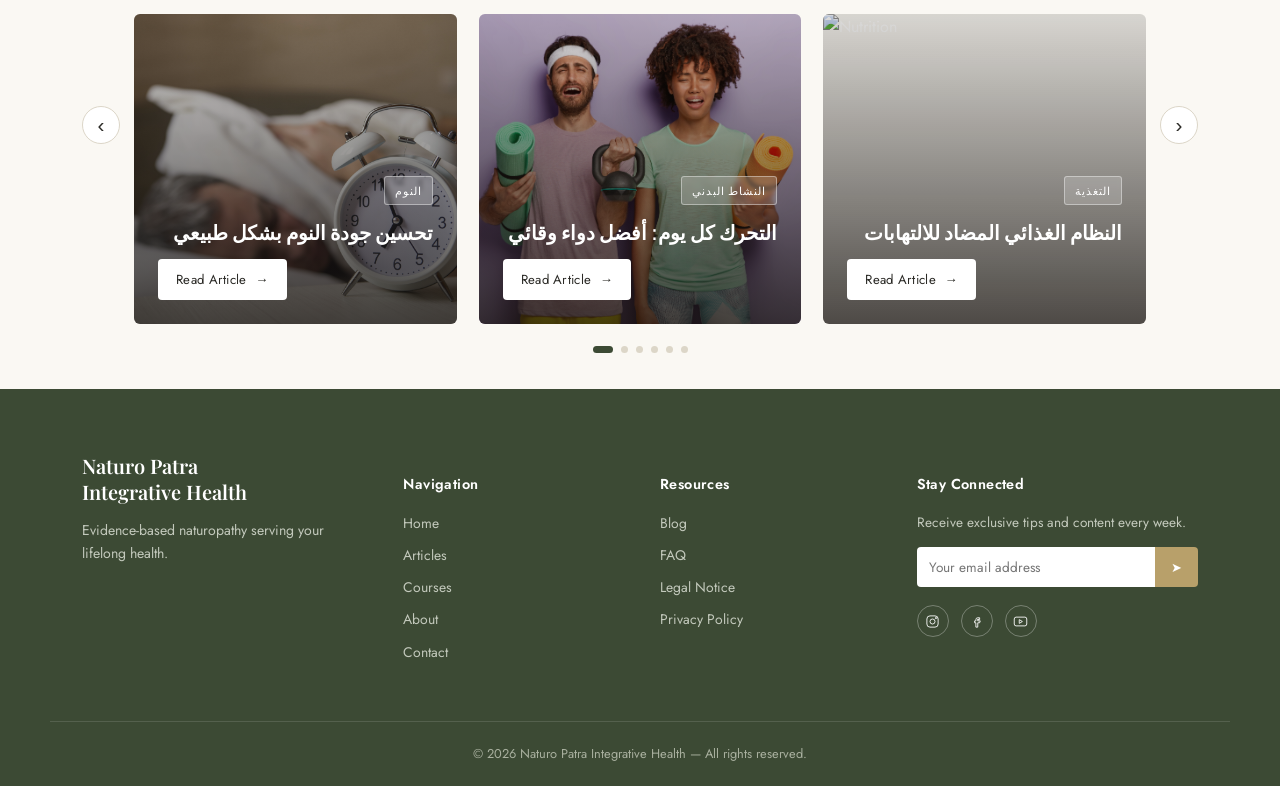
==== commit 457ae9db: "Update index.html" ====
--- a/index.html
+++ b/index.html
@@ -194,13 +194,13 @@
     </style>
   </head>
   <body>
-    <!-- HEADER -->
+   <!-- HEADER -->
     <header class="site-header">
       <div class="container header-inner">
         <a href="/" class="logo-link">
           <span class="logo">
             <img src="images/logo.png" alt="Naturo Patra Logo" class="logo-icon" />
-            Naturo Patra
+             Patra
           </span>
         </a>
         <nav class="main-nav">
@@ -220,6 +220,7 @@
         </div>
       </div>
     </header>
+      
 
     <section class="naturopatra-section">
       <h1 class="naturopatra-title">Naturo Patra</h1>
@@ -233,7 +234,7 @@
     <section class="protocols">
       <div class="container">
         <div class="section-heading ar-text">
-          <h2>الدورات والورش التدريبية</h2>
+          <h2>باترا منصة دورات وورش تدريبية</h2>
           <span class="divider small center"></span>
           <p class="section-sub">
             برامج تمنحك فهماً أعمق ومعارف جديدة، لتساعدك على بناء عادات مستدامة وإدارة حياتك بوعي.
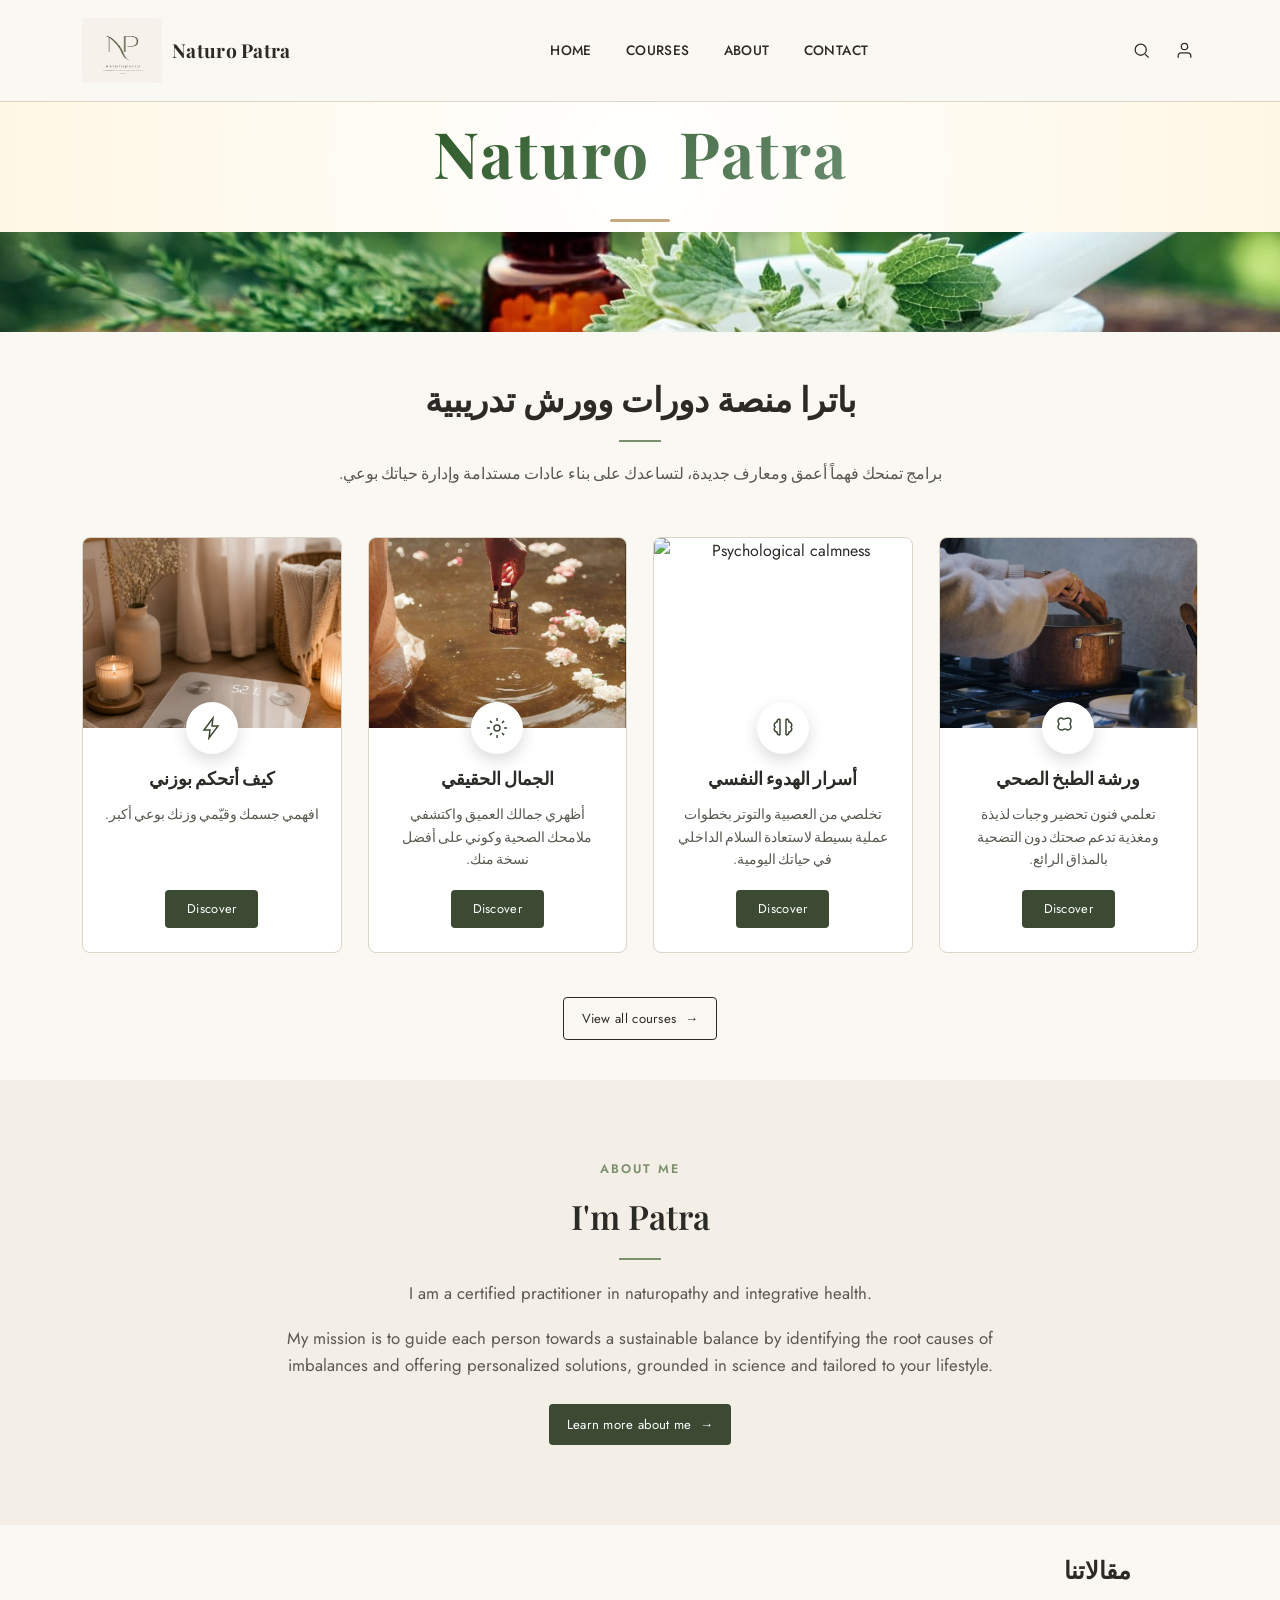
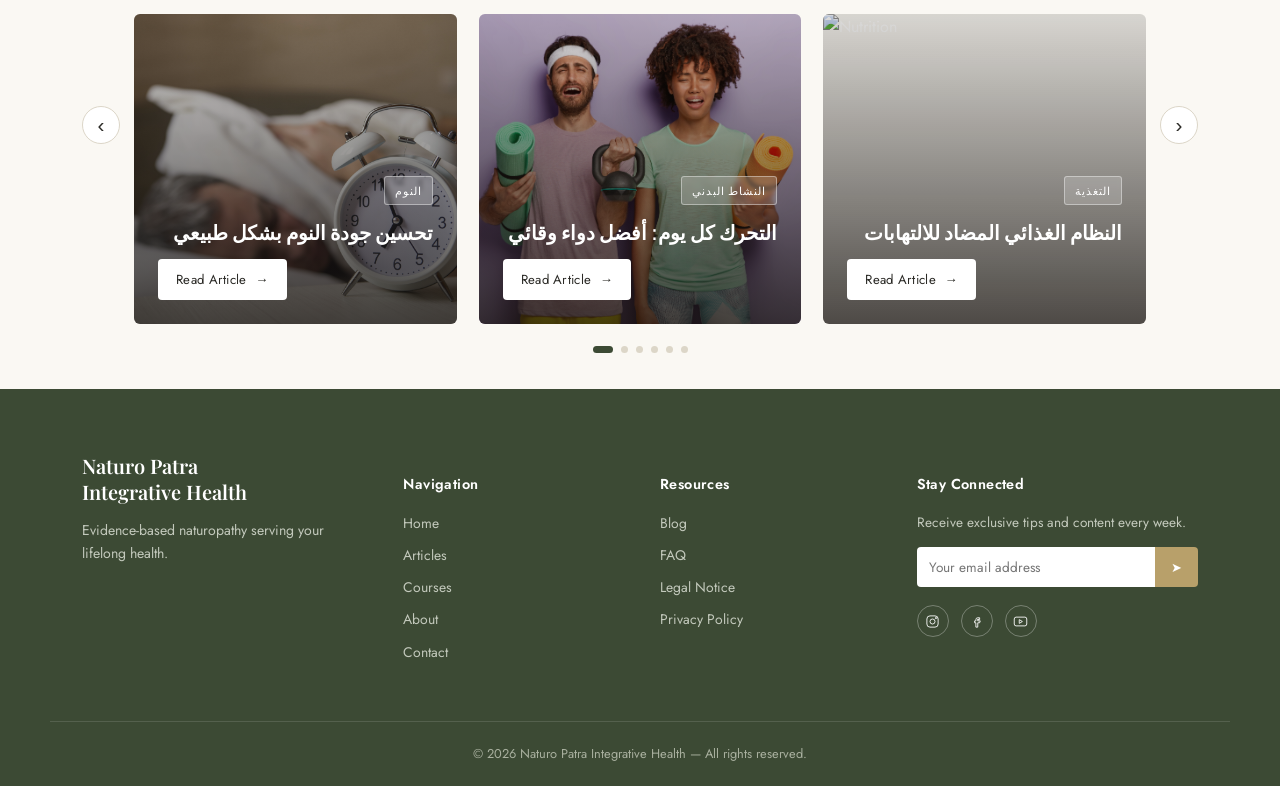
==== commit b65283f8: "Update index.html" ====
--- a/index.html
+++ b/index.html
@@ -194,18 +194,18 @@
     </style>
   </head>
   <body>
-   <!-- HEADER -->
+    
+<!-- HEADER -->
     <header class="site-header">
       <div class="container header-inner">
         <a href="/" class="logo-link">
           <span class="logo">
             <img src="images/logo.png" alt="Naturo Patra Logo" class="logo-icon" />
-             Patra
+            Naturo Patra
           </span>
         </a>
         <nav class="main-nav">
           <a href="index.html">Home</a>
-          <a href="pages/articles.html">Articles</a>
           <a href="pages/courses.html">Courses</a>
           <a href="pages/about.html">About</a>
           <a href="pages/contact.html">Contact</a>
@@ -220,6 +220,7 @@
         </div>
       </div>
     </header>
+    
       
 
     <section class="naturopatra-section">
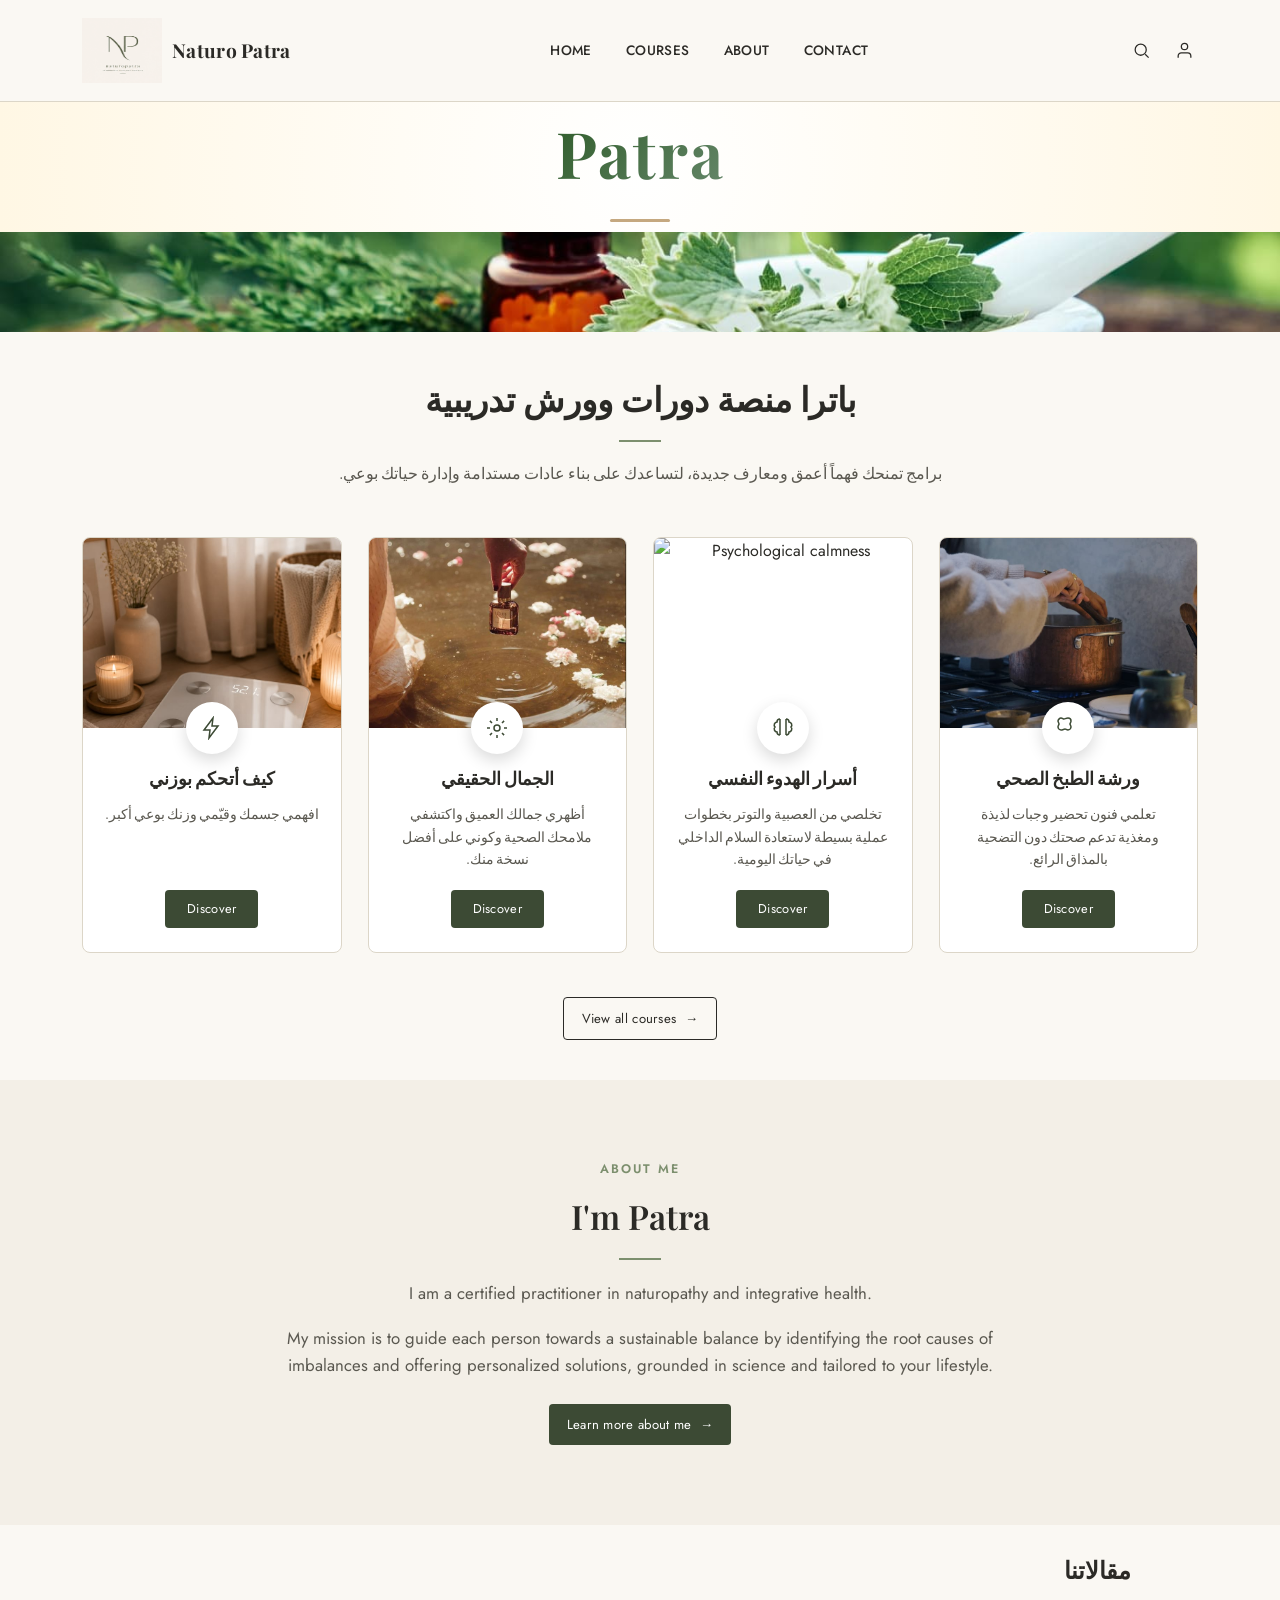
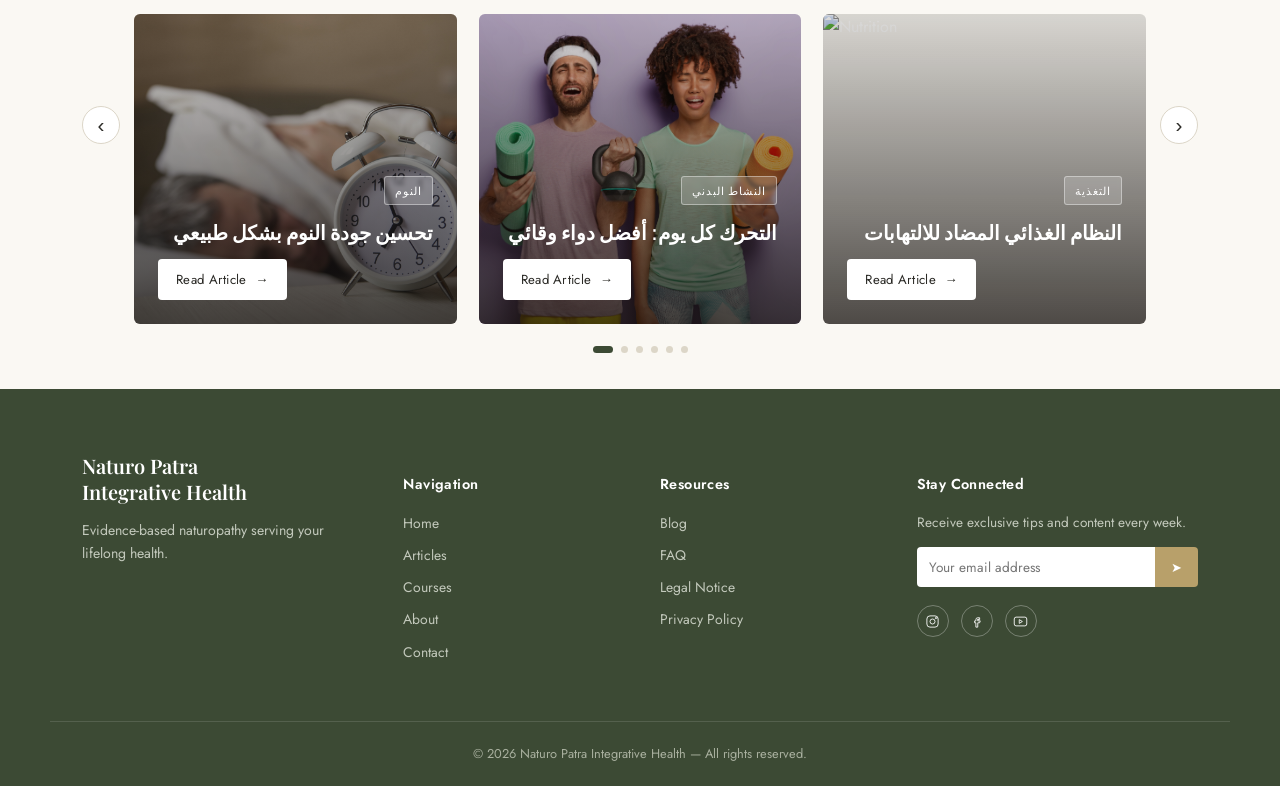
==== commit d0eb4c4a: "Update print statement from 'Hello' to 'Goodbye'" ====
--- a/index.html
+++ b/index.html
@@ -201,7 +201,7 @@
         <a href="/" class="logo-link">
           <span class="logo">
             <img src="images/logo.png" alt="Naturo Patra Logo" class="logo-icon" />
-            Naturo Patra
+           Naturo Patra
           </span>
         </a>
         <nav class="main-nav">
@@ -224,7 +224,7 @@
       
 
     <section class="naturopatra-section">
-      <h1 class="naturopatra-title">Naturo Patra</h1>
+      <h1 class="naturopatra-title"> Patra</h1>
     </section>
 
     <section class="banner">
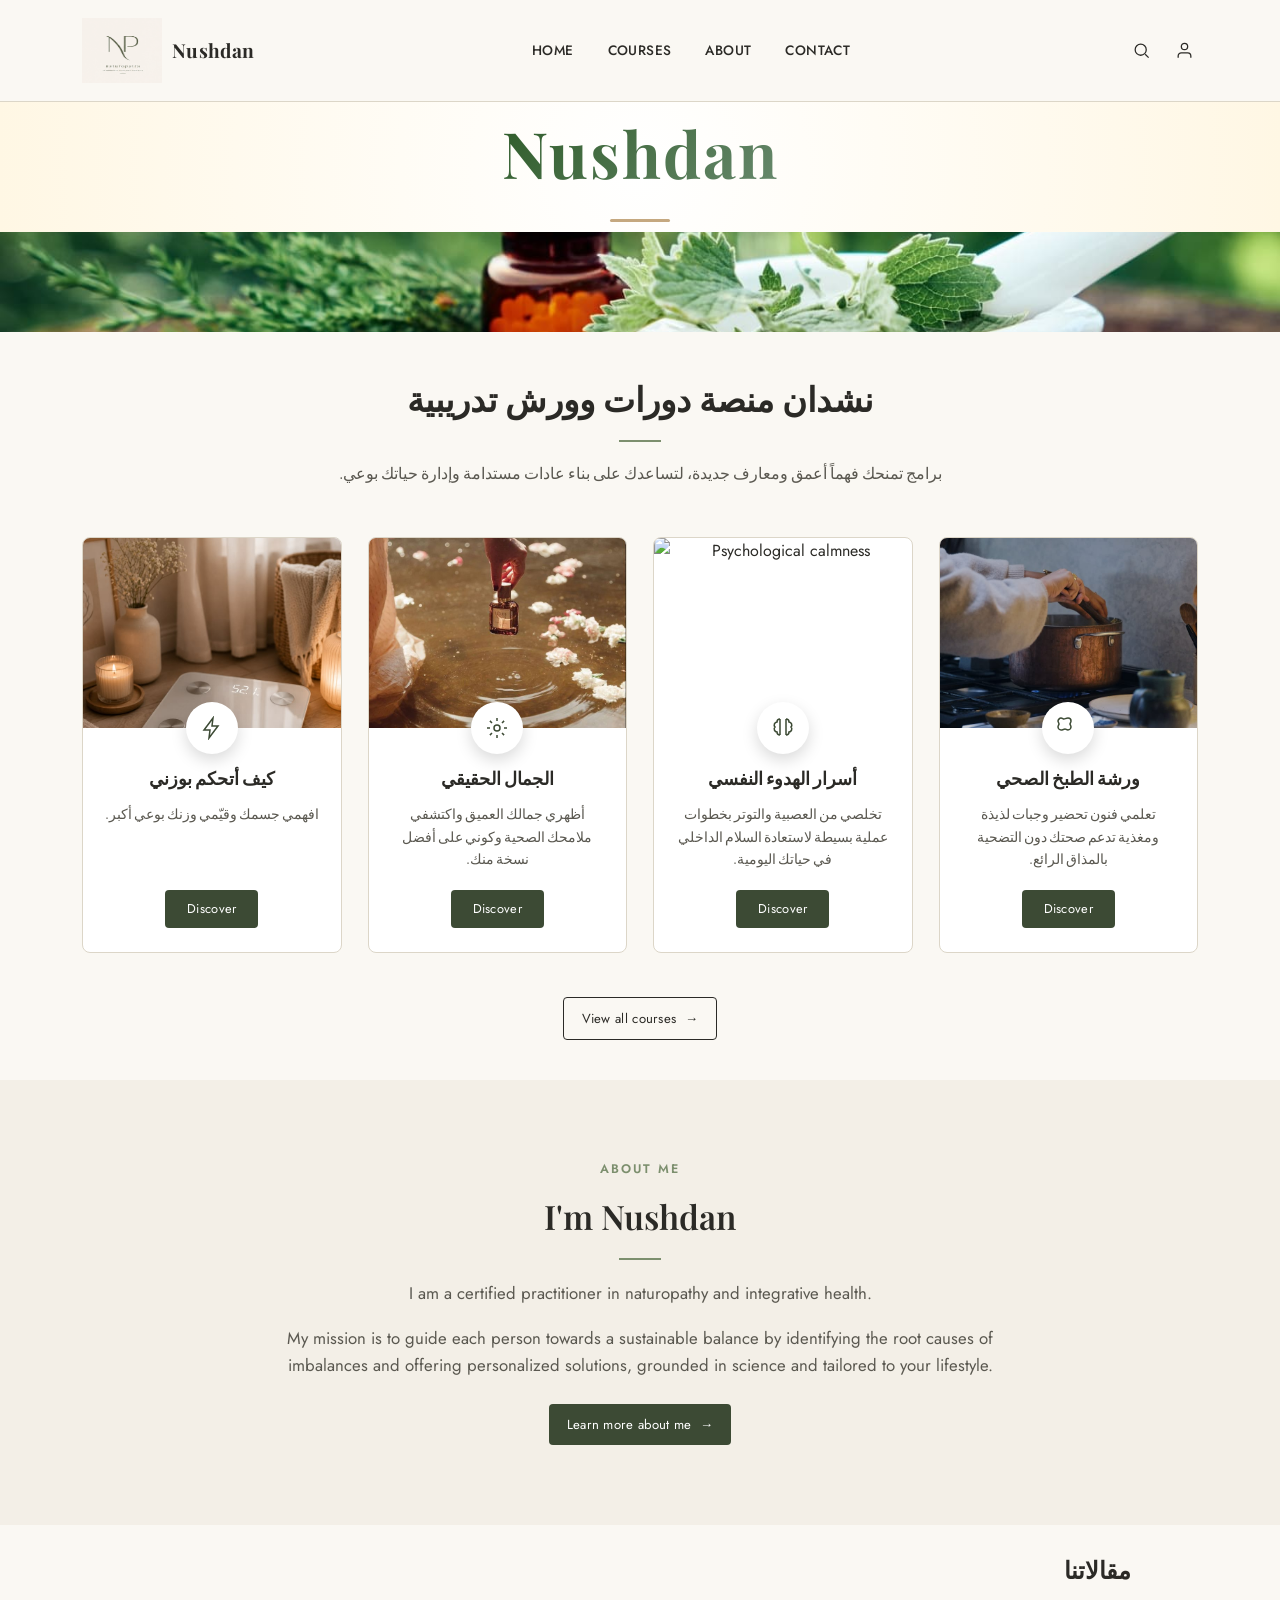
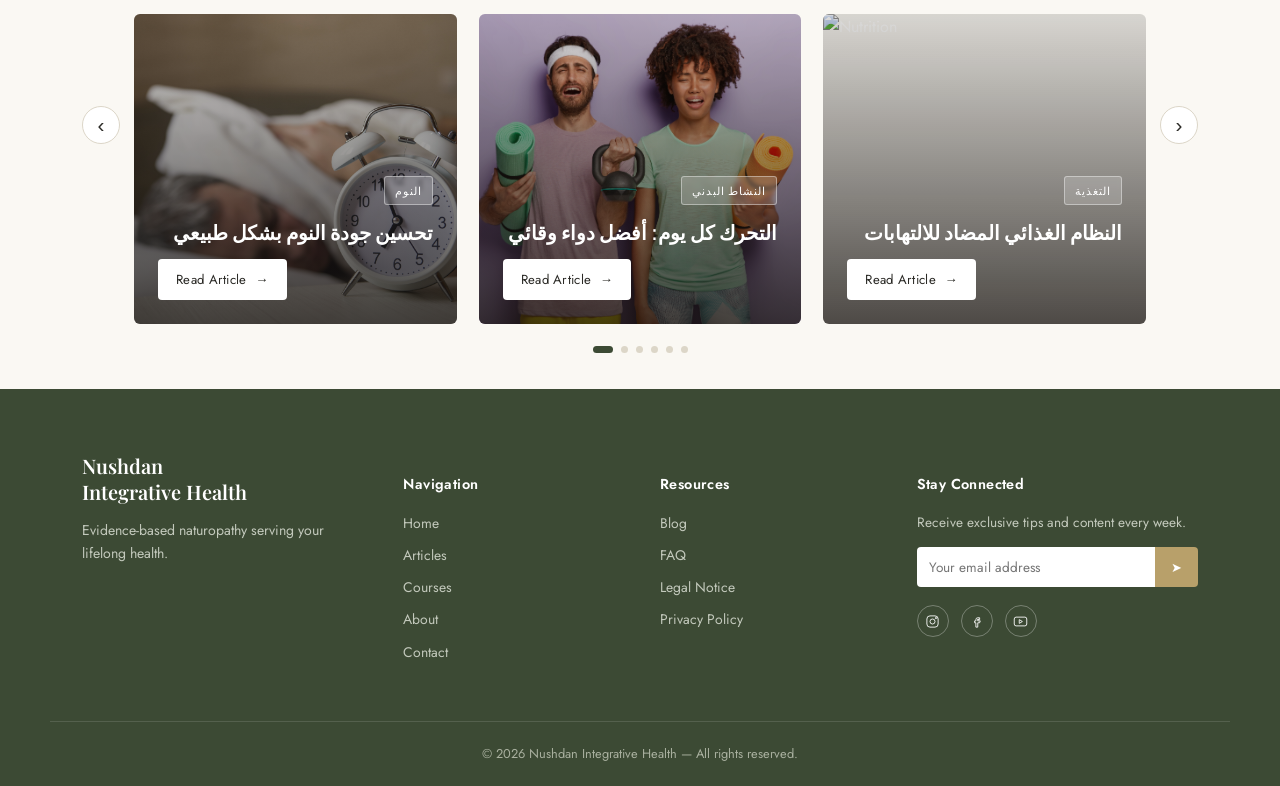
==== commit 1ad764d1: "Update print statement from 'Hello' to 'Goodbye'" ====
--- a/index.html
+++ b/index.html
@@ -3,7 +3,7 @@
   <head>
     <meta charset="UTF-8" />
     <meta name="viewport" content="width=device-width, initial-scale=1.0" />
-    <title>Naturo Patra Integrative Health</title>
+  <title>Nushdan</title>
     <link rel="preconnect" href="https://fonts.googleapis.com" />
     <link
       href="https://fonts.googleapis.com/css2?family=Playfair+Display:wght@500;600;700&family=Jost:wght@300;400;500;600&family=Plus+Jakarta+Sans:wght@300;400;600&display=swap"
@@ -184,11 +184,11 @@
         .carousel-arrow { display: none; }
       }
 
-      .naturopatra-section { display: flex; flex-direction: column; align-items: center; justify-content: center; text-align: center; padding: 0px 20px; background: radial-gradient(circle, #ffffff 0%, #fff7e4 100%); }
-      .naturopatra-title {
+      .nushdan-section { display: flex; flex-direction: column; align-items: center; justify-content: center; text-align: center; padding: 0px 20px; background: radial-gradient(circle, #ffffff 0%, #fff7e4 100%); }
+      .nushdan-title {
         font-family: "Playfair Display", serif; font-size: 4rem; font-weight: 700; letter-spacing: 2px; background: linear-gradient(135deg, #2d5a27 0%, #6e8e74 100%); -webkit-background-clip: text; -webkit-text-fill-color: transparent; margin: 0; padding-bottom: 10px; word-spacing: 12px;
       }
-      .naturopatra-title::after { content: ""; display: block; width: 60px; height: 3px; background-color: #c5a880; margin: 15px auto 0 auto; border-radius: 2px; }
+      .nushdan-title::after { content: ""; display: block; width: 60px; height: 3px; background-color: #c5a880; margin: 15px auto 0 auto; border-radius: 2px; }
       .banner { width: 100%; height: 100px; overflow: hidden; }
       .banner img { width: 100%; height: 100%; object-fit: cover; display: block; }
     </style>
@@ -200,8 +200,8 @@
       <div class="container header-inner">
         <a href="/" class="logo-link">
           <span class="logo">
-            <img src="images/logo.png" alt="Naturo Patra Logo" class="logo-icon" />
-           Naturo Patra
+            <img src="images/logo.png" alt="Nushdan Logo" class="logo-icon" />
+           Nushdan
           </span>
         </a>
         <nav class="main-nav">
@@ -223,8 +223,8 @@
     
       
 
-    <section class="naturopatra-section">
-      <h1 class="naturopatra-title"> Patra</h1>
+    <section class="nushdan-section">
+      <h1 class="nushdan-title">Nushdan</h1>
     </section>
 
     <section class="banner">
@@ -235,7 +235,7 @@
     <section class="protocols">
       <div class="container">
         <div class="section-heading ar-text">
-          <h2>باترا منصة دورات وورش تدريبية</h2>
+          <h2>نشدان منصة دورات وورش تدريبية</h2>
           <span class="divider small center"></span>
           <p class="section-sub">
             برامج تمنحك فهماً أعمق ومعارف جديدة، لتساعدك على بناء عادات مستدامة وإدارة حياتك بوعي.
@@ -299,7 +299,7 @@
       <div class="container" style="max-width: 800px; text-align: center;">
         <div class="about-text">
           <span class="eyebrow">ABOUT ME</span>
-          <h2>I'm Patra</h2>
+          <h2>I'm Nushdan</h2>
           <span class="divider small center"></span>
           <p style="font-size: 1.05rem; margin-top: 20px;">I am a certified practitioner in naturopathy and integrative health.</p>
           <p style="font-size: 1.05rem;">My mission is to guide each person towards a sustainable balance by identifying the root causes of imbalances and offering personalized solutions, grounded in science and tailored to your lifestyle.</p>
@@ -364,7 +364,7 @@
     <footer class="site-footer">
       <div class="container footer-grid">
         <div class="footer-brand">
-          <h3>Naturo Patra<br />Integrative Health</h3>
+          <h3>Nushdan<br />Integrative Health</h3>
           <p>Evidence-based naturopathy serving your lifelong health.</p>
         </div>
         <div class="footer-col">
@@ -396,7 +396,7 @@
           </div>
         </div>
       </div>
-      <div class="footer-bottom">© 2026 Naturo Patra Integrative Health — All rights reserved.</div>
+      <div class="footer-bottom">© 2026 Nushdan Integrative Health — All rights reserved.</div>
     </footer>
   </body>
 </html>
